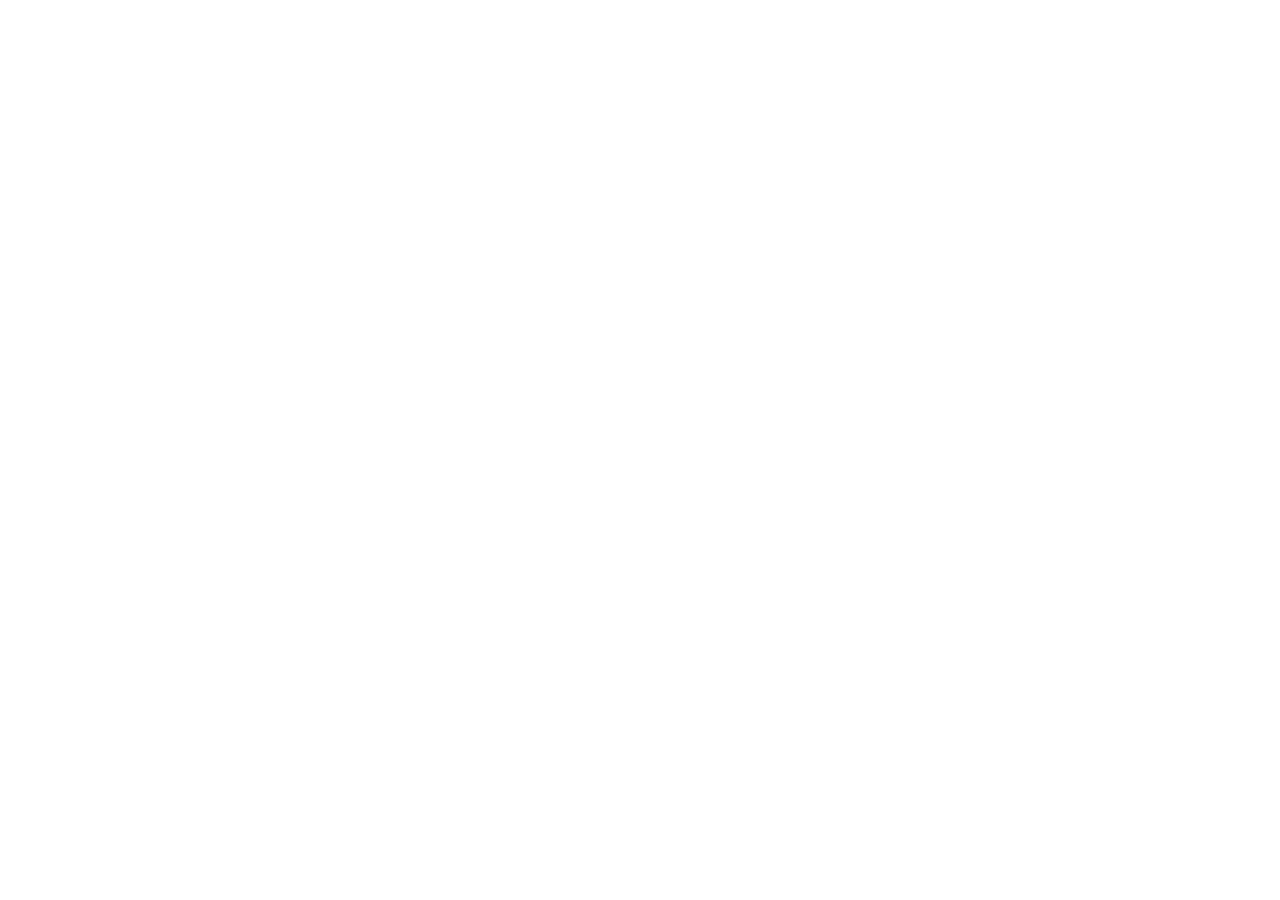
==== cloud.html @ 8c5244a5 "Publish Kayu website" ====
<!doctype html>
<html lang="zh-CN">
  <head>
    <meta charset="UTF-8" />
    <meta name="viewport" content="width=device-width, initial-scale=1.0" />
    <meta name="theme-color" content="#ffffff" />
    <link rel="icon" type="image/png" href="/assets/kaiyun-logo-aYBAQoxv.png" />
    <title>楷云·个人认知系统</title>
    <script type="module" crossorigin src="/assets/cloud-CgPL5yjM.js"></script>
    <link rel="modulepreload" crossorigin href="/assets/globals-DfOKgxDl.js">
    <link rel="modulepreload" crossorigin href="/assets/SkillCenterPage-g6AKKoud.js">
    <link rel="stylesheet" crossorigin href="/assets/globals-BIHWUQiD.css">
    <link rel="stylesheet" crossorigin href="/assets/SkillCenterPage-BXe6NwIH.css">
    <link rel="stylesheet" crossorigin href="/assets/cloud-4NrMlM0m.css">
  </head>
  <body>
    <div id="root"></div>
  </body>
</html>
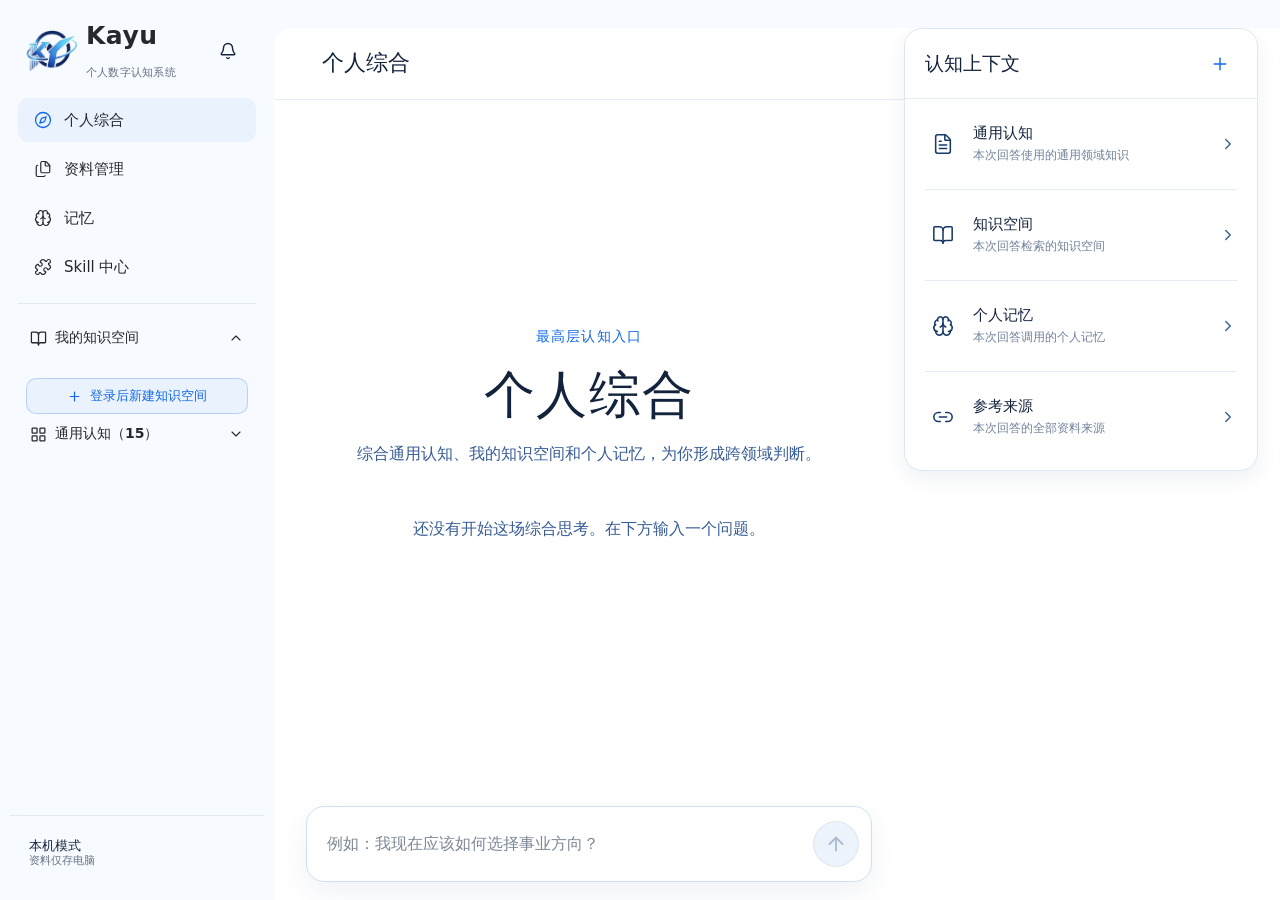
==== commit c2b70704: "deploy: publish Kayu desktop v0.3.1 web assets" ====
--- a/cloud.html
+++ b/cloud.html
@@ -6,7 +6,7 @@
     <meta name="theme-color" content="#ffffff" />
     <link rel="icon" type="image/png" href="/assets/kaiyun-logo-aYBAQoxv.png" />
     <title>楷云·个人认知系统</title>
-    <script type="module" crossorigin src="/assets/cloud-CgPL5yjM.js"></script>
+    <script type="module" crossorigin src="/assets/cloud-C2PI6XIN.js"></script>
     <link rel="modulepreload" crossorigin href="/assets/globals-DfOKgxDl.js">
     <link rel="modulepreload" crossorigin href="/assets/SkillCenterPage-g6AKKoud.js">
     <link rel="stylesheet" crossorigin href="/assets/globals-BIHWUQiD.css">
--- a/assets/globals-BIHWUQiD.css
+++ b/assets/globals-BIHWUQiD.css
@@ -0,0 +1 @@
+:root{--color-background:#fff;--color-surface:#fff;--color-surface-muted:#f6f7f9;--color-text:#25282d;--color-muted:#667085;--color-border:#dce3ec;--color-accent:#1268e8;--color-primary:#1268e8;--color-primary-soft:#eef4fd;--color-primary-pressed:#e3edfc;--color-knowledge:#278c7a;--color-knowledge-soft:#edf7f4;--color-knowledge-pressed:#deefe9;--color-intelligence:#7057d9;--color-intelligence-soft:#f2effb;--color-intelligence-pressed:#e8e1f8;--color-selected:#eef0f2;--color-danger:#b5443d;--font-ui:"Inter", "PingFang SC", "Microsoft YaHei", "Noto Sans SC", system-ui, sans-serif;--font-reading:"PingFang SC", "Microsoft YaHei", "Noto Sans SC", system-ui, sans-serif;--space-1:4px;--space-2:8px;--space-3:12px;--space-4:16px;--space-5:24px;--space-6:32px;--space-7:48px;--space-8:64px;--radius-sm:6px;--radius-md:10px;--content-max-width:1180px;font-family:var(--font-ui);color:var(--color-text);background:var(--color-background);font-synthesis:none;text-rendering:optimizelegibility}*{box-sizing:border-box}html,body,#root{max-width:100%;overflow-x:hidden}.sr-only{white-space:nowrap;clip:rect(0, 0, 0, 0);border:0;width:1px;height:1px;margin:-1px;padding:0;position:absolute;overflow:hidden}body{background:var(--color-background);min-width:320px;min-height:100vh;margin:0}button,input,textarea{font:inherit}.app-shell{background:var(--color-background);flex-direction:column;height:100dvh;min-height:0;display:flex;overflow:hidden}.app-shell .brand-header{flex:none}.app-shell__body{flex:1;min-height:0;display:flex}.app-shell--conversation .app-shell__body,.app-shell--workspace .app-shell__body{background:#f7fafe}.app-sidebar{overscroll-behavior:contain;scrollbar-width:none;-ms-overflow-style:none;min-height:0;overflow-y:auto}.brand-header{height:96px;padding:0 var(--space-6);border-bottom:1px solid var(--color-border);background:var(--color-surface);justify-content:space-between;align-items:center;display:flex}.brand-header__identity,.brand-header__profile,.app-sidebar__item{align-items:center;display:inline-flex}.brand-header__identity{gap:var(--space-3)}.brand-header__logo{object-fit:contain;width:56px;height:48px;display:block}.brand-header__name{letter-spacing:.02em;font-size:28px;font-weight:750}.brand-header__subtitle{margin-left:var(--space-2);color:var(--color-muted);letter-spacing:.04em;font-size:14px}.brand-header__profile{width:38px;height:38px;color:var(--color-text);border:1px solid var(--color-border);cursor:pointer;background:0 0;border-radius:50%;justify-content:center}.brand-header__mobile-menu,.app-shell__backdrop,.app-sidebar__mobile-header{display:none}.brand-header__actions{border:1px solid var(--color-border);background:#ffffffd1;border-radius:16px;align-items:center;gap:6px;padding:4px;display:flex}.brand-header__actions button{font:inherit;cursor:pointer}.brand-header__actions .brand-header__nav-button{--nav-tone:var(--color-primary);--nav-tone-soft:var(--color-primary-soft);width:38px;height:38px;color:var(--color-text);background:0 0;border:1px solid #0000;border-radius:12px;place-items:center;padding:0;transition:color .16s,background .16s,border-color .16s,transform .16s;display:inline-grid;position:relative}.brand-header__actions .brand-header__nav-button:hover,.brand-header__actions .brand-header__nav-button:focus-visible,.brand-header__actions .brand-header__nav-button[aria-current=page]{color:var(--nav-tone);background:var(--nav-tone-soft);border-color:var(--color-border)}.brand-header__nav-button--knowledge{--nav-tone:var(--color-knowledge);--nav-tone-soft:var(--color-knowledge-soft)}.brand-header__nav-button--intelligence{--nav-tone:var(--color-intelligence);--nav-tone-soft:var(--color-intelligence-soft)}.brand-header__actions .brand-header__nav-button:hover{transform:translateY(-1px)}.brand-header__nav-button:after{z-index:20;color:#fff;white-space:nowrap;pointer-events:none;content:attr(data-tooltip);opacity:0;background:#20252c;border-radius:7px;padding:5px 8px;font-size:11px;font-weight:600;line-height:1;transition:opacity .14s,transform .14s;position:absolute;top:calc(100% + 9px);left:50%;transform:translate(-50%,-3px)}.brand-header__nav-button:hover:after,.brand-header__nav-button:focus-visible:after{opacity:1;transform:translate(-50%)}.brand-header__actions .brand-header__account{min-width:142px;min-height:44px;color:var(--color-text);text-align:left;background:var(--color-surface);border:1px solid var(--color-border);border-radius:13px;align-items:center;gap:8px;padding:5px 13px;transition:border-color .16s,box-shadow .16s,transform .16s;display:inline-flex;box-shadow:0 3px 10px #1e37540f}.brand-header__actions .brand-header__account:hover,.brand-header__actions .brand-header__account:focus-visible{border-color:#9ebfe9;transform:translateY(-1px);box-shadow:0 5px 15px #1e5ba421}.brand-header__actions .brand-header__account[data-account-state=guest]{color:#fff;background:var(--color-accent);border-color:var(--color-accent)}.brand-header__account-wrap{position:relative}.announcement-popover-wrap{display:inline-grid;position:relative}.announcement-popover{z-index:70;color:#14233c;background:#fffffffa;border:1px solid #dce7f3;border-radius:16px;width:min(300px,100vw - 28px);padding:16px;animation:.15s ease-out account-menu-enter;position:absolute;top:calc(100% + 10px);right:0;box-shadow:0 18px 48px #18365b24}.announcement-popover-wrap--sidebar .announcement-popover{width:auto;top:calc(100% + 8px);left:16px;right:16px}.announcement-popover__heading{justify-content:space-between;align-items:flex-start;gap:14px;display:flex}.announcement-popover__heading>div{gap:4px;display:grid}.announcement-popover__heading span:first-child{color:#1268e8;letter-spacing:.08em;font-size:11px;font-weight:750}.announcement-popover__heading h2{margin:0;font-size:18px;line-height:1.25}.announcement-popover__status{color:#55708f;white-space:nowrap;background:#edf4fe;border-radius:999px;flex:none;padding:5px 8px;font-size:11px}.announcement-popover p{color:#60738d;border-top:1px solid #e3ebf5;margin:14px 0 0;padding-top:14px;font-size:13px;line-height:1.65}.brand-header__account-menu{z-index:60;width:min(292px,100vw - 32px);color:var(--color-text);background:#fffffffa;border:1px solid #dce7f3;border-radius:16px;padding:16px;animation:.15s ease-out account-menu-enter;position:absolute;top:calc(100% + 12px);right:0;box-shadow:0 18px 48px #18365b29}.brand-header__account-menu:before{content:"";background:linear-gradient(90deg,#166ee8,#69b8ff);border-radius:999px;height:2px;position:absolute;top:0;left:18px;right:18px}.brand-header__account-menu-identity{align-items:center;gap:12px;padding:2px 2px 14px;display:flex}.brand-header__account-menu-avatar{width:40px;height:40px;color:var(--color-accent);background:var(--color-selected);border-radius:12px;flex:0 0 40px;place-items:center;display:inline-grid}.brand-header__account-menu-identity>div{gap:4px;min-width:0;display:grid}.brand-header__account-menu-identity strong,.brand-header__account-menu-identity span{text-overflow:ellipsis;white-space:nowrap;overflow:hidden}.brand-header__account-menu-identity strong{font-size:15px}.brand-header__account-menu-identity span{color:var(--color-muted);letter-spacing:.03em;font-family:ui-monospace,SFMono-Regular,Consolas,monospace;font-size:12px}.brand-header__account-menu-membership{border-top:1px solid var(--color-border);border-bottom:1px solid var(--color-border);justify-content:space-between;align-items:center;gap:16px;padding:12px 2px;display:flex}.brand-header__account-menu-membership span{color:var(--color-muted);font-size:13px}.brand-header__account-menu-membership strong{color:var(--color-accent);font-size:13px}.brand-header__account-menu-usage{min-height:42px;color:var(--color-text);background:#f4f7fb;border-radius:10px;grid-template-columns:auto 1fr auto;align-items:center;gap:10px;margin-top:8px;padding:0 10px;display:grid}.brand-header__account-menu-usage strong{color:var(--color-muted);font-size:13px;font-weight:500}.brand-header__actions .brand-header__account-menu-action{width:100%;min-height:42px;color:var(--color-text);text-align:left;background:0 0;border:0;border-radius:10px;grid-template-columns:auto 1fr auto;align-items:center;gap:10px;margin-top:8px;padding:0 10px;display:grid}.brand-header__actions .brand-header__account-menu-action:hover,.brand-header__actions .brand-header__account-menu-action:focus-visible{color:var(--color-accent);background:var(--color-selected)}@keyframes account-menu-enter{0%{opacity:0;transform:translateY(-5px)scale(.985)}to{opacity:1;transform:translateY(0)scale(1)}}@media (prefers-reduced-motion:reduce){.brand-header__account-menu{animation:none}}.brand-header__account-copy{gap:2px;min-width:0;display:grid}.brand-header__account-primary,.brand-header__account-secondary{text-overflow:ellipsis;white-space:nowrap;overflow:hidden}.brand-header__account-primary{font-size:13px;font-weight:700;line-height:1.1}.brand-header__account-secondary{color:var(--color-muted);font-size:11px;line-height:1.1}.brand-header__account[data-account-state=guest] .brand-header__account-secondary{color:#ffffffc7}.app-sidebar{padding:var(--space-6) var(--space-4) var(--space-5);border-right:1px solid var(--color-border);background:#fffdf875;flex-direction:column;flex:0 0 286px;justify-content:flex-start;display:flex}.app-sidebar__primary{gap:var(--space-2);display:grid}.app-sidebar__secondary{margin-top:var(--space-5);padding-top:var(--space-4);border-top:1px solid var(--color-border)}.app-sidebar__item{--nav-tone:var(--color-primary);--nav-tone-soft:var(--color-primary-soft);--nav-tone-pressed:var(--color-primary-pressed);gap:var(--space-3);width:100%;min-height:44px;padding:0 var(--space-4);color:var(--color-text);text-align:left;border-radius:var(--radius-md);cursor:pointer;background:0 0;border:0;font-size:15px;transition:color .16s,background-color .16s,transform .16s}.app-sidebar__item:focus-visible:not(:disabled){background:var(--nav-tone-soft);outline:none}.app-sidebar__item--memory{--nav-tone:var(--color-knowledge);--nav-tone-soft:var(--color-knowledge-soft);--nav-tone-pressed:var(--color-knowledge-pressed)}.app-sidebar__item--skills{--nav-tone:var(--color-intelligence);--nav-tone-soft:var(--color-intelligence-soft);--nav-tone-pressed:var(--color-intelligence-pressed)}.app-sidebar__item--personal{font-weight:600}.app-sidebar__item--selected{color:var(--color-text);background:var(--nav-tone-soft)}@media (hover:hover) and (pointer:fine){.app-sidebar__item:hover:not(:disabled){background:var(--nav-tone-soft);transform:translateY(-1px)}.app-sidebar__item:hover:not(:disabled) svg{color:var(--nav-tone)}}.app-sidebar__item:active:not(:disabled){background:var(--nav-tone-pressed);transform:translateY(1px)}.app-sidebar__item:focus-visible:not(:disabled) svg,.app-sidebar__item:active:not(:disabled) svg{color:var(--nav-tone)}@media (prefers-reduced-motion:reduce){.app-sidebar__item{transition:none}.app-sidebar__item:hover:not(:disabled),.app-sidebar__item:active:not(:disabled){transform:none}}.app-sidebar__item--selected svg{color:var(--nav-tone)}.app-sidebar__item:focus-visible,.brand-header__profile:focus-visible{box-shadow:0 0 0 3px color-mix(in srgb, var(--nav-tone,var(--color-primary)) 20%, transparent)}.app-sidebar__note{justify-items:center;gap:var(--space-3);padding:var(--space-4) var(--space-2);color:var(--color-muted);text-align:center;display:grid}.category-navigation__toggle,.category-item{width:100%;color:var(--color-text);cursor:pointer;background:0 0;border:0;align-items:center;display:flex}.category-navigation__toggle{gap:var(--space-2);min-height:40px;padding:0 var(--space-3);color:var(--color-text);text-align:left;font-size:14px;font-weight:600}.category-navigation__toggle:focus-visible,.category-item:focus-visible{box-shadow:0 0 0 3px color-mix(in srgb, var(--color-knowledge) 22%, transparent);outline:none}.category-navigation__toggle:hover{color:var(--color-knowledge);background:var(--color-knowledge-soft);border-radius:var(--radius-sm)}.category-navigation__chevron{margin-left:auto;transition:transform .16s}.category-navigation__chevron--open{transform:rotate(180deg)}.category-navigation__items{margin-top:var(--space-2);gap:2px;display:grid}.knowledge-space-navigation__row{grid-template-columns:minmax(0,1fr) 44px;align-items:center;gap:2px;display:grid}.knowledge-space-navigation__archive{white-space:nowrap;width:44px;height:30px;color:var(--color-muted);border-radius:var(--radius-sm);cursor:pointer;background:0 0;border:0;place-items:center;padding:0;font-size:12px;display:grid}.knowledge-space-navigation__archive:hover{color:var(--color-text);background:var(--color-selected)}.knowledge-space-navigation__archive:focus-visible{outline:0;box-shadow:0 0 0 3px #1268e82e}.knowledge-space-navigation__archive:disabled,.knowledge-space-navigation__row .category-item:disabled{cursor:wait;opacity:.58}@media (hover:hover) and (pointer:fine){.knowledge-space-navigation__archive{opacity:0;pointer-events:none}.knowledge-space-navigation__row:hover .knowledge-space-navigation__archive,.knowledge-space-navigation__row:focus-within .knowledge-space-navigation__archive{opacity:1;pointer-events:auto}.knowledge-space-navigation__row:hover .knowledge-space-navigation__archive:disabled,.knowledge-space-navigation__row:focus-within .knowledge-space-navigation__archive:disabled{opacity:.58}}@media (any-pointer:coarse){.knowledge-space-navigation__archive{opacity:1;pointer-events:auto;min-height:44px}}.knowledge-space-navigation__create{width:calc(100% - var(--space-4));justify-content:center;align-items:center;gap:var(--space-2);min-height:36px;margin:var(--space-3) var(--space-2) 0;padding:0 var(--space-3);color:var(--color-primary);border-radius:var(--radius-md);background:#1268e80d;border:1px solid #1268e83d;font-size:13px;font-weight:600;display:flex}.knowledge-space-navigation__create:hover{background:#1268e81a}.knowledge-space-navigation__create:focus-visible,.knowledge-space-navigation__form input:focus-visible,.knowledge-space-navigation__form button:focus-visible{outline:0;box-shadow:0 0 0 3px #1268e82e}.knowledge-space-navigation__form{gap:var(--space-3);margin:var(--space-3) var(--space-2) 0;padding:var(--space-3);border-radius:var(--radius-md);background:#f7faff;border:1px solid #1268e829;display:grid}.knowledge-space-navigation__form label{gap:var(--space-2);color:var(--color-text);font-size:12px;font-weight:600;display:grid}.knowledge-space-navigation__form input,.knowledge-space-navigation__form button{min-width:0;min-height:36px;padding:0 var(--space-3);border-radius:var(--radius-sm)}.knowledge-space-navigation__form input{background:var(--color-surface);border:1px solid var(--color-border);width:100%}.knowledge-space-navigation__form button{color:var(--color-surface);background:var(--color-primary);font-size:12px;font-weight:600}.knowledge-space-navigation__form button:disabled{color:#708096;background:#dfe6ef}.category-item{gap:var(--space-3);min-height:34px;padding:0 var(--space-3) 0 var(--space-5);color:var(--color-text);text-align:left;border-radius:var(--radius-sm);font-size:13px}.knowledge-space-navigation__row .category-item{min-width:0}.knowledge-space-navigation__row .category-item>span:last-child{text-overflow:ellipsis;white-space:nowrap;overflow:hidden}.category-item:hover{color:var(--color-text);background:var(--color-knowledge-soft)}.category-item--selected{color:var(--color-text);background:var(--color-knowledge-soft);box-shadow:inset 2px 0 var(--color-knowledge)}.category-item__dot{border:1px solid #c6cdd7;border-radius:50%;flex:0 0 5px;width:5px;height:5px}.category-item--selected .category-item__dot{background:var(--color-knowledge);border-color:var(--color-knowledge)}.conversation-history__item{border-radius:var(--radius-sm);grid-template-columns:minmax(0,1fr) 34px;min-height:34px;display:grid;position:relative}.conversation-history__item:hover{background:#2f5d5012}.conversation-history__item--selected{color:var(--color-surface);background:var(--color-text)}.conversation-history__restore,.conversation-history__menu-button{color:inherit;cursor:pointer;background:0 0;border:0}.conversation-history__restore{align-items:center;gap:var(--space-3);min-width:0;padding:0 0 0 var(--space-5);text-align:left;font-size:13px;display:flex}.conversation-history__restore span:last-child{text-overflow:ellipsis;white-space:nowrap;overflow:hidden}.conversation-history__actions{place-items:center;display:grid;position:relative}.conversation-history__menu-button{border-radius:var(--radius-sm);place-items:center;width:28px;height:28px;display:grid}.conversation-history__menu-button:hover{background:#808ea02e}.conversation-history__restore:focus-visible,.conversation-history__menu-button:focus-visible,.conversation-history__menu button:focus-visible{outline:none;box-shadow:0 0 0 3px #1268e833}.conversation-history__item--selected .category-item__dot{background:var(--color-primary);border-color:var(--color-primary)}.conversation-history__menu{z-index:5;background:var(--color-surface);border:1px solid var(--color-border);border-radius:var(--radius-sm);min-width:72px;padding:4px;position:absolute;top:30px;right:2px;box-shadow:0 8px 24px #19233024}.conversation-history__menu button{width:100%;min-height:32px;padding:0 var(--space-3);color:#b42318;text-align:left;border-radius:var(--radius-sm);cursor:pointer;background:0 0;border:0}.conversation-history__menu button:hover{background:#fff1f0}.app-sidebar__note p{font-family:var(--font-reading);margin:0;font-size:13px;line-height:1.9}.app-shell__main{flex:1;min-width:0;min-height:0}.app-shell__main--document{overscroll-behavior:contain;scrollbar-width:none;-ms-overflow-style:none;overflow:hidden auto}.app-shell__main--conversation{background:var(--color-surface);min-width:0;min-height:0;box-shadow:none;border:0;border-radius:18px 0 0;margin:28px 0 0;overflow:hidden}.app-shell__main--workspace{overscroll-behavior:contain;background:var(--color-surface);min-width:0;min-height:0;box-shadow:none;scrollbar-width:none;-ms-overflow-style:none;border:0;border-radius:18px 0 0;margin:28px 0 0;overflow:hidden auto}.welcome-panel{min-height:calc(100vh - 76px);padding:var(--space-8);text-align:center;place-content:center;display:grid}.welcome-panel__ornament{margin-bottom:var(--space-6);color:var(--color-accent);letter-spacing:.5em}.welcome-panel h1{max-width:760px;font-family:var(--font-reading);margin:0;font-size:clamp(30px,4vw,48px);font-weight:600;line-height:1.45}.welcome-panel p{margin:var(--space-5) 0 0;color:var(--color-muted);font-size:16px;line-height:1.8}.chat-workspace{width:min(100%,980px);min-height:calc(100vh - 96px);margin:0 auto;padding:clamp(36px,7vw,88px) clamp(20px,6vw,80px) 64px}.chat-workspace.chat-workspace--scrolling{text-align:left;grid-template-rows:minmax(0,1fr) auto;align-content:stretch;justify-items:stretch;width:min(100%,980px);min-width:0;max-width:980px;height:100%;min-height:0;padding:0 clamp(20px,6vw,80px);display:grid;position:relative;overflow:hidden}.chat-workspace__scroll-region{overscroll-behavior:contain;scrollbar-width:none;-ms-overflow-style:none;scrollbar-gutter:auto;min-width:0;min-height:0;overflow:hidden auto}.app-sidebar::-webkit-scrollbar{width:0;height:0}.app-shell__main--document::-webkit-scrollbar{width:0;height:0}.app-shell__main--workspace::-webkit-scrollbar{width:0;height:0}.chat-workspace__scroll-region::-webkit-scrollbar{width:0;height:0}.chat-workspace__scroll-region:focus-visible{outline-offset:-2px;outline:2px solid #1268e859}.chat-workspace__scroll-content{width:100%;min-width:0;padding:clamp(36px, 7vw, 88px) 0 var(--space-8)}.chat-workspace--scrolling.cloud-chat-workspace--empty .chat-workspace__scroll-region{display:grid}.chat-workspace--scrolling.cloud-chat-workspace--empty .chat-workspace__scroll-content{padding-top:var(--space-8);padding-bottom:var(--space-8);text-align:center;align-self:center}.chat-workspace__composer{z-index:2;min-width:0;padding:var(--space-4) 0 max(var(--space-4), env(safe-area-inset-bottom));background:linear-gradient(180deg, #fffdf800 0%, var(--color-background) 24%);display:grid;position:relative}.chat-workspace__return-bottom{z-index:3;bottom:calc(104px + env(safe-area-inset-bottom));min-height:36px;padding:0 var(--space-4);color:var(--color-primary);background:var(--color-surface);cursor:pointer;border:1px solid #bfd2ee;border-radius:999px;align-items:center;gap:6px;font-size:13px;font-weight:600;display:inline-flex;position:absolute;left:50%;transform:translate(-50%);box-shadow:0 10px 28px #21529429}.chat-workspace__return-bottom:hover{background:#f1f6fd}.chat-workspace__return-bottom:focus-visible{outline:2px solid var(--color-primary);outline-offset:2px}.chat-workspace__intro{max-width:720px;margin-bottom:var(--space-8)}.personal-workspace__intro{border:0}.personal-workspace--empty{text-align:center;grid-template-columns:minmax(0,1fr);align-content:center;justify-items:center;width:100%;max-width:none;padding-top:clamp(48px,7vh,80px);padding-bottom:clamp(48px,7vh,80px);display:grid}.personal-workspace--empty .personal-workspace__intro{margin:0 auto clamp(56px,8vh,88px);width:min(100%,760px);margin-inline:auto}.personal-workspace--empty .chat-workspace__eyebrow{color:var(--color-primary);letter-spacing:.08em;font-size:14px;font-weight:600}.personal-workspace--empty .chat-workspace__intro h1{margin:var(--space-5) 0 var(--space-4);color:var(--color-text);letter-spacing:.04em;font-size:clamp(42px,5vw,58px);font-weight:600;line-height:1.2}.personal-workspace--empty .chat-workspace__intro p,.personal-workspace--empty .chat-workspace__empty{color:#385c95;font-size:16px}.personal-workspace--empty .chat-workspace__empty{width:100%;margin-bottom:var(--space-5);border:0;padding:0}.personal-workspace--empty .chat-workspace__empty p{color:inherit}.cloud-chat-workspace--empty{text-align:center;grid-template-columns:minmax(0,1fr);align-content:center;justify-items:center;width:100%;max-width:none;padding-top:clamp(48px,7vh,80px);padding-bottom:clamp(48px,7vh,80px);display:grid}.cloud-chat-workspace--empty .cloud-chat-workspace__intro{width:min(100%,760px);margin:0 auto clamp(56px,8vh,88px);margin-inline:auto}.cloud-chat-workspace--empty .chat-workspace__eyebrow{color:var(--color-primary);letter-spacing:.08em;font-size:14px;font-weight:600}.cloud-chat-workspace--empty .chat-workspace__intro h1{margin:var(--space-5) 0 var(--space-4);color:var(--color-text);letter-spacing:.04em;font-size:clamp(42px,5vw,58px);font-weight:600;line-height:1.2}.cloud-chat-workspace--empty .chat-workspace__intro p,.cloud-chat-workspace--empty .chat-workspace__empty{color:#385c95;font-size:16px}.cloud-chat-workspace--empty .chat-workspace__empty{width:100%;margin-bottom:var(--space-5);border:0;padding:0}.cloud-chat-workspace--empty .chat-workspace__empty p{color:inherit}.answer-sections--personal .answer-section--highlight{border-top-color:var(--color-primary)}.chat-workspace__eyebrow{color:var(--color-accent);letter-spacing:.14em;font-size:12px}.chat-workspace__intro h1,.chat-workspace__intro-title{margin:var(--space-3) 0 var(--space-4);font-family:var(--font-reading);font-size:clamp(32px,5vw,52px);font-weight:600}.chat-workspace__intro p,.chat-workspace__empty p,.chat-workspace__error{color:var(--color-muted);margin:0;line-height:1.8}.knowledge-space-toolbar{margin-top:var(--space-4);align-items:center;display:flex}.cloud-chat-workspace--empty .knowledge-space-toolbar{justify-content:center}.knowledge-space-toolbar__rename,.knowledge-space-toolbar__form button{min-height:36px;padding:0 var(--space-4);color:var(--color-primary);background:var(--color-surface);cursor:pointer;border:1px solid #bfd2ee;border-radius:999px}.knowledge-space-toolbar__rename:hover,.knowledge-space-toolbar__form button:hover{background:#f1f6fd}.knowledge-space-toolbar__form{align-items:end;gap:var(--space-3);text-align:left;display:flex}.knowledge-space-toolbar__form label{color:var(--color-muted);gap:6px;font-size:13px;display:grid}.knowledge-space-toolbar__form input{min-height:38px;padding:0 var(--space-3);color:var(--color-text);background:var(--color-surface);border:1px solid var(--color-border);border-radius:var(--radius-sm)}.knowledge-space-toolbar__form input:focus-visible,.knowledge-space-toolbar__rename:focus-visible,.knowledge-space-toolbar__form button:focus-visible{outline:2px solid var(--color-primary);outline-offset:2px}.knowledge-space-toolbar__form button:disabled{cursor:not-allowed;opacity:.5}.memory-page{width:min(100%,1200px);margin:0 auto;padding:52px 58px 72px}.memory-page__header{margin-bottom:62px}.memory-page__header h1{margin:0 0 var(--space-3);color:var(--color-text);letter-spacing:.02em;font-size:44px;font-weight:600}.memory-page__header p,.memory-confirm p,.memory-item p,.memory-list__empty{color:var(--color-muted);line-height:1.8}.memory-page__header p{margin:0;font-size:16px}.memory-page__view-switch{margin-top:var(--space-5);border:1px solid var(--color-border);background:#f0f3f8;border-radius:10px;gap:2px;padding:4px;display:inline-flex}.memory-page__view-switch button{min-width:76px;min-height:36px;padding:0 var(--space-4);color:var(--color-muted);cursor:pointer;font:inherit;background:0 0;border:0;border-radius:7px}.memory-page__view-switch button[aria-pressed=true]{color:#0d47c6;background:#fff;font-weight:600;box-shadow:0 1px 3px #0f172a1a}.memory-page__view-switch button:focus-visible,.memory-graph__toolbar select:focus-visible,.memory-graph__toolbar button:focus-visible,.memory-graph__detail button:focus-visible{outline:2px solid var(--color-primary);outline-offset:2px}.memory-pending{margin-bottom:60px}.memory-pending>h2{margin:0 0 var(--space-5);font-size:24px;font-weight:600}.memory-confirm{justify-content:space-between;align-items:center;gap:var(--space-6);min-height:96px;padding:var(--space-5) var(--space-6);background:var(--color-surface);border:1px solid #cbd5e5;border-radius:9px;display:flex}.memory-confirm p,.memory-item p{margin:0}.memory-confirm p{color:var(--color-text);font-size:16px}.memory-confirm__actions{gap:var(--space-2);flex:none;display:flex}.memory-confirm button,.memory-item__delete{min-height:46px;padding:0 var(--space-5);color:#fff;background:var(--color-primary);border:1px solid var(--color-primary);cursor:pointer;border-radius:8px}@media (width<=760px){.memory-page{padding:36px 28px 56px}.memory-page__header{margin-bottom:44px}.memory-confirm{flex-direction:column;align-items:flex-start}}.settings-page{width:min(100%,820px);margin:0 auto;padding:clamp(36px,7vw,80px) clamp(20px,6vw,72px) 64px}.settings-page--overview{width:min(100%,1160px);padding:52px 68px 72px}.settings-page__header{margin-bottom:var(--space-7)}.settings-page__header h1{margin:0 0 var(--space-3);letter-spacing:.02em;font-size:44px;font-weight:600}.settings-page__header p{color:var(--color-muted);margin:0;line-height:1.7}.materials-page{width:min(100%,1200px);padding:52px 68px 72px}.materials-page__header{margin-bottom:var(--space-7)}.materials-page__header h1{margin:0 0 var(--space-3);color:var(--color-text);letter-spacing:.02em;font-size:44px;font-weight:600}.materials-page__header p{color:var(--color-muted);margin:0}.materials-page__import-button{align-items:center;gap:var(--space-2);min-height:46px;margin-top:var(--space-6);padding:0 var(--space-5);color:#fff;background:var(--color-primary);border:1px solid var(--color-primary);cursor:pointer;border-radius:8px;font-size:15px;display:inline-flex}.cloud-consent-summary{align-items:center;gap:var(--space-4);min-height:62px;margin-bottom:var(--space-6);padding:0 var(--space-5);color:var(--color-text);border:1px solid #cbd8ed;border-radius:9px;display:flex}.cloud-consent-summary>svg{width:22px;height:22px}.cloud-consent-summary__body{align-items:center;gap:var(--space-7);min-width:0;display:flex}.cloud-consent-summary h2,.cloud-consent-summary span{margin:0;font-size:15px}.cloud-consent-summary h2 a{color:var(--color-text)}.cloud-consent-summary span{color:var(--color-primary)}.cloud-consent-summary button{color:var(--color-text);border:1px solid var(--color-border);cursor:pointer;background:0 0;border-radius:6px;padding:6px 10px}.materials-page__tabs{gap:var(--space-7);margin:0 0 var(--space-4);border-bottom:1px solid var(--color-border);display:flex}.materials-page__tabs button{min-height:50px;color:var(--color-muted);cursor:pointer;background:0 0;border:0;padding:0 4px;font-size:15px;position:relative}.materials-page__tabs button[aria-selected=true]{color:var(--color-primary);font-weight:600}.materials-page__tabs button[aria-selected=true]:after{content:"";background:var(--color-primary);height:2px;position:absolute;bottom:-1px;left:0;right:0}.materials-list{display:grid}.materials-list__item{align-items:center;gap:var(--space-4);border-bottom:1px solid var(--color-border);grid-template-columns:56px minmax(0,1fr) auto 86px;min-height:104px;display:grid}.materials-list__icon{width:48px;height:48px;color:var(--color-text);border:1px solid #d5deed;border-radius:9px;place-items:center;display:grid}.materials-list__icon svg{stroke-width:1.7px;width:26px;height:26px}.materials-list__body h2,.materials-list__body p{margin:0}.materials-list__body h2{margin-bottom:var(--space-2);font-size:19px;font-weight:600}.materials-list__body h2 a{color:var(--color-text)}.materials-list__body p,.materials-list__item time{color:var(--color-muted);font-size:13px}.materials-list__item time{font-variant-numeric:tabular-nums;white-space:nowrap}.materials-list__status{min-width:72px;color:var(--color-primary);text-align:center;background:#edf4ff;border-radius:8px;padding:8px 10px;font-size:13px}@media (width<=900px){.materials-page{padding:36px 28px 56px}.materials-list__item{grid-template-columns:52px minmax(0,1fr) auto}.materials-list__item time{display:none}}@media (width<=620px){.materials-page__header h1{font-size:36px}.cloud-consent-summary__body{flex-direction:column;align-items:flex-start;gap:2px}.materials-page__tabs{gap:var(--space-4);overflow-x:auto}.materials-list__item{gap:var(--space-3);padding:var(--space-4) 0;grid-template-columns:44px minmax(0,1fr)}.materials-list__icon{width:40px;height:40px}.materials-list__status{grid-column:2;justify-self:start}}.cloud-consent__document,.cloud-consent__providers,.cloud-consent__decision,.cloud-consent__action-error,.cloud-consent__dialog{padding:var(--space-5) 0;border-top:1px solid var(--color-border)}.cloud-consent__document h2,.cloud-consent__providers h2,.cloud-consent__decision h2,.cloud-consent__dialog h2,.cloud-consent__provider h3{font-family:var(--font-reading)}.cloud-consent__document p,.cloud-consent__providers p,.cloud-consent__decision p,.cloud-consent__decision li,.cloud-consent__action-error p,.cloud-consent__provider p{color:var(--color-muted);line-height:1.8}.cloud-consent__provider{padding:var(--space-4) 0}.cloud-consent__actions{gap:var(--space-3);flex-wrap:wrap;display:flex}.cloud-consent__actions button,.cloud-consent__decision>button{padding:var(--space-2) var(--space-4);color:var(--color-surface);background:var(--color-text);border:1px solid var(--color-text);border-radius:var(--radius-sm);cursor:pointer}.cloud-consent__actions .button-secondary,.cloud-consent__decision>.button-secondary{color:var(--color-text);border-color:var(--color-border);background:0 0}.cloud-consent__actions button:disabled,.cloud-consent__decision>button:disabled{cursor:not-allowed;opacity:.45}.cloud-consent__dialog{width:min(100%,520px);padding:var(--space-5);background:var(--color-surface);border:1px solid var(--color-accent);border-radius:var(--radius-md);margin:0}.cloud-consent__dialog-backdrop{z-index:10;padding:var(--space-5);background:#1a383052;place-items:center;display:grid;position:fixed;inset:0}.settings-status-list{display:grid}.settings-section{min-width:0;padding:var(--space-6) 0;border-top:1px solid var(--color-border)}.settings-section>h2,.settings-sync__header h2{margin:0 0 var(--space-4);font-size:22px;font-weight:600}.material-import,.material-import-gate{margin:var(--space-6) 0 var(--space-8);padding:var(--space-5) 0;border-top:2px solid var(--color-accent);border-bottom:1px solid var(--color-border)}.material-import__header h2,.material-import__header p,.material-import__success h3,.material-import__success p{margin:0}.material-import__header h2,.material-import fieldset legend,.material-import__success h3{font-family:var(--font-reading)}.material-import__header>span{color:var(--color-accent);letter-spacing:.12em;font-size:12px}.material-import__header h2{margin:var(--space-2) 0;font-size:24px}.material-import__header p,.material-import__success p{color:var(--color-muted);line-height:1.7}.material-import__grid{gap:var(--space-4);margin-top:var(--space-5);grid-template-columns:repeat(3,minmax(0,1fr));display:grid}.material-import fieldset{gap:var(--space-2);min-width:0;height:100%;padding:var(--space-4);border:1px solid var(--color-border);border-radius:var(--radius-md);margin:0;display:grid}.material-import label{margin-top:var(--space-2);font-size:13px}.material-import input,.material-import select{width:100%;min-width:0;color:var(--color-text);background:var(--color-surface);border:1px solid var(--color-border);border-radius:var(--radius-sm);padding:9px 10px}.material-import button{margin-top:var(--space-3);color:var(--color-surface);background:var(--color-text);border:1px solid var(--color-text);border-radius:var(--radius-sm);cursor:pointer;padding:9px 12px}.material-import button:disabled{cursor:not-allowed;opacity:.45}.material-import__success,.material-import__error{margin-top:var(--space-4);padding:var(--space-4);border:1px solid var(--color-accent);border-radius:var(--radius-sm)}.material-import__error{color:var(--color-danger);border-color:var(--color-danger)}.local-media-import{margin-bottom:var(--space-6);padding-bottom:var(--space-6);border-bottom:1px solid var(--color-border)}.local-media-import form{max-width:560px;margin-top:var(--space-5)}.local-media-job,.local-media-transcript{margin:var(--space-6) 0;padding:var(--space-5) 0;border-top:1px solid var(--color-border)}.local-media-job progress{width:min(100%,520px)}.local-media-job .settings-actions{gap:var(--space-3);flex-wrap:wrap;display:flex}.local-media-job button,.local-media-transcript button{border:1px solid var(--color-border);border-radius:var(--radius-sm);cursor:pointer;padding:8px 12px}.local-media-job .button-danger{color:var(--color-danger);background:var(--color-surface);border-color:var(--color-danger)}.local-media-transcript audio{width:min(100%,720px);margin:var(--space-4) 0;display:block}.local-media-transcript__segments{gap:var(--space-3);padding:0;list-style:none;display:grid}.local-media-transcript__segments li{align-items:start;gap:var(--space-3);grid-template-columns:auto auto minmax(0,1fr);line-height:1.7;display:grid}@media (width<=760px){.material-import__grid{grid-template-columns:1fr}}.settings-status-item{align-items:center;gap:var(--space-5);min-height:48px;padding:var(--space-2) 0;grid-template-columns:minmax(160px,1fr) minmax(120px,auto);display:grid}.settings-status-item h3,.settings-status-item p{margin:0}.settings-status-item h3{font-size:15px;font-weight:500}.settings-status-item p{color:var(--color-muted);font-size:14px}.settings-status-item--service{grid-template-columns:minmax(160px,1fr) minmax(180px,1.2fr) minmax(100px,auto)}.settings-status-value{color:#087a4f;justify-self:end;font-size:14px;font-weight:500}.status-badge{color:var(--color-text);border:1px solid var(--color-border);border-radius:999px;flex:none;padding:5px 10px;font-size:12px}.status-badge--ready{border-color:var(--color-text)}.status-badge--processing{border-color:var(--color-accent)}.status-badge--degraded{border-color:var(--color-danger)}.settings-sync{padding-bottom:0}.settings-sync__header{justify-content:space-between;align-items:flex-start;gap:var(--space-5);margin-bottom:var(--space-5);display:flex}.settings-sync__header>div{min-width:0}.settings-sync__header h2,.settings-sync__header p,.settings-sync__group h3,.settings-sync__group p{margin:0}.settings-sync__header h2{margin-bottom:var(--space-2)}.settings-sync__header p{color:var(--color-muted);overflow-wrap:anywhere;font-size:13px;line-height:1.7}.settings-sync__groups{margin-top:var(--space-6);grid-template-columns:repeat(3,minmax(0,1fr));display:grid}.settings-sync__group{min-width:0;padding:0 var(--space-6);border-left:1px solid var(--color-border)}.settings-sync__group:first-child{border-left:0;padding-left:0}.settings-sync__group h3{margin-bottom:var(--space-2);color:var(--color-muted);font-size:14px;font-weight:500}.settings-sync__group strong{margin-bottom:var(--space-1);font-variant-numeric:tabular-nums;font-size:30px;font-weight:500;display:block}.settings-sync__group p{color:var(--color-muted);font-size:13px}.memory-confirm .button-secondary,.memory-item__delete{color:var(--color-muted);border-color:var(--color-border);background:0 0}.memory-list{display:grid}.memory-list__heading{justify-content:flex-start;align-items:center;gap:var(--space-4);border-bottom:1px solid var(--color-border);min-height:52px;display:flex}.memory-list__heading h2{margin:0;font-size:24px;font-weight:600}.memory-list__heading span{color:var(--color-muted);font-size:14px}.memory-item{align-items:center;gap:var(--space-4);border-bottom:1px solid var(--color-border);grid-template-columns:minmax(0,1fr) auto;min-height:78px;padding:0 2px;display:grid}.memory-item__summary{align-items:center;gap:var(--space-4);min-width:0;padding:var(--space-3) 2px;color:inherit;text-align:left;cursor:pointer;background:0 0;border:0;border-radius:10px;grid-template-columns:minmax(180px,240px) minmax(0,1fr) auto;display:grid}.memory-item__summary:hover{background:#f7faff}.memory-item__summary:focus-visible{outline:2px solid var(--color-primary);outline-offset:2px}.memory-item__kind{color:var(--color-text);font-size:16px;font-weight:600}.memory-item__meta{gap:4px;display:grid}.memory-item__meta span{color:var(--color-muted);font-size:13px}.memory-item__content{min-width:0;color:var(--color-text);overflow-wrap:anywhere;-webkit-line-clamp:2;-webkit-box-orient:vertical;font-size:15px;line-height:1.7;display:-webkit-box;overflow:hidden}.memory-item__content[data-expanded=true]{display:block;overflow:visible}.memory-item__toggle{color:var(--color-primary);white-space:nowrap;font-size:13px}.memory-item__delete{width:auto;min-height:40px;padding:0 var(--space-4);color:#5d6470;place-items:center;display:grid}.memory-item__delete svg{stroke-width:1.7px;width:20px;height:20px}.memory-graph{min-width:0;overflow:hidden}.memory-graph__toolbar{border-bottom:1px solid #e2ebf7;justify-content:space-between;align-items:center;gap:20px;min-height:58px;margin-bottom:18px;padding-bottom:18px;display:flex}.memory-graph__toolbar-main,.memory-graph__toolbar-actions{align-items:center;gap:12px;min-width:0;display:flex}.memory-graph__filter{color:#1268e8;background:0 0;border:0;align-items:center;min-width:170px;height:44px;padding-left:4px;display:flex}.memory-graph__filter svg{stroke-width:1.8px;flex:none;width:20px;height:20px}.memory-graph__filter select{color:#112a52;width:100%;min-width:0;height:42px;font:inherit;background:0 0;border:0;outline:0;padding:0 10px;font-weight:650}.memory-graph__filter:focus-within{background:0 0}.memory-graph__filter select:focus-visible{text-underline-offset:5px;outline:none;-webkit-text-decoration:underline #9fb8d7;text-decoration:underline #9fb8d7}.memory-graph__summary{color:#244b83;white-space:nowrap;margin:0;font-size:14px}.memory-graph__live-status{color:#1268e8;white-space:nowrap;align-items:center;gap:6px;font-size:13px;display:inline-flex}.memory-graph__live-status>span{background:#1268e8;border-radius:50%;width:7px;height:7px;box-shadow:0 0 0 4px #1268e81a}.memory-graph__toolbar-actions button{color:#173d74;min-height:42px;font:inherit;cursor:pointer;background:#fff;border:1px solid #cfe0f5;border-radius:11px;justify-content:center;align-items:center;gap:7px;padding:0 14px;font-size:14px;display:inline-flex}.memory-graph__toolbar-actions button:hover{color:#0b5bd3;background:#f5f9ff;border-color:#9fc2f1}.memory-graph__toolbar-actions button svg{stroke-width:1.8px;width:18px;height:18px}.memory-graph__toolbar-actions .memory-graph__icon-button{width:42px;padding:0}.memory-graph__workspace{background:0 0;grid-template-columns:minmax(0,1fr) minmax(280px,31%);gap:18px;min-width:0;display:grid}.memory-graph__canvas-wrap{background:#f4f8fd;border:1px solid #dce8f6;border-radius:16px;min-width:0;min-height:520px;position:relative;overflow:hidden}.memory-graph__canvas{cursor:grab;touch-action:none;-webkit-user-select:none;user-select:none;background:#f4f8fd;width:100%;min-width:0;height:clamp(520px,100vh - 330px,680px);display:block;overflow:hidden}.memory-graph__canvas:active{cursor:grabbing}.memory-graph__edges line{stroke:#9fc4f2;stroke-opacity:.72;stroke-width:1.25px;transition:opacity .16s,stroke .16s,stroke-width .16s}.memory-graph__node{cursor:pointer;outline:none;transition:opacity .16s}.memory-graph__node-hit{fill:#0000;pointer-events:all;stroke:none}.memory-graph__node-dot{stroke:#fff;stroke-width:2px;transition:stroke .16s,stroke-width .16s,opacity .16s}.memory-graph__node--memory .memory-graph__node-dot{fill:var(--memory-node-color,#2563eb)}.memory-graph__node text{fill:#0f2b55;paint-order:stroke;pointer-events:auto;stroke:#f4f8fd;stroke-width:5px;stroke-linejoin:round;font-size:14px;font-weight:650}.memory-graph__node[aria-pressed=true] text{font-size:16px;font-weight:700}.memory-graph__node:hover .memory-graph__node-dot,.memory-graph__node:focus-visible .memory-graph__node-dot,.memory-graph__node[aria-pressed=true] .memory-graph__node-dot{stroke:#102a55;stroke-width:3px}.memory-graph__detail{background:#fff;border:1px solid #dce8f6;border-radius:16px;flex-direction:column;min-width:0;min-height:520px;max-height:clamp(520px,100vh - 330px,680px);padding:26px 24px 22px;display:flex;overflow-y:auto;box-shadow:0 12px 30px #2c538414}.memory-graph__detail h2{color:#102a55;margin:0 0 24px;font-size:24px;font-weight:720}.memory-graph__detail-meta{color:#183866;grid-template-columns:24px minmax(0,1fr);align-items:center;gap:10px;min-height:36px;display:grid}.memory-graph__detail-meta svg{color:#1268e8;stroke-width:1.8px;width:20px;height:20px}.memory-graph__detail-meta strong,.memory-graph__detail-meta span{min-width:0;font-size:14px;font-weight:560}.memory-graph__detail>p{color:var(--color-muted);margin:0;line-height:1.75}.memory-graph__detail-content{overflow-wrap:anywhere;white-space:pre-wrap;border-top:1px solid #e0eaf6;border-bottom:1px solid #e0eaf6;padding:20px 0;font-size:15px;color:#142f58!important;margin-top:18px!important;line-height:1.8!important}.memory-graph__relations{margin-top:2px}.memory-graph__relations h3{color:#102a55;margin:0 0 10px;font-size:17px;font-weight:680}.memory-graph__relations>p{color:#7689a4;margin:0;font-size:13px;line-height:1.65}.memory-graph__relation-list{display:grid}.memory-graph__relation-list button{color:#193964;min-height:42px;font:inherit;text-align:left;cursor:pointer;background:0 0;border:0;border-bottom:1px solid #e5edf7;grid-template-columns:14px minmax(0,1fr) auto;align-items:center;gap:9px;padding:0 2px;font-size:13px;display:grid}.memory-graph__relation-list button:hover,.memory-graph__relation-list button:focus-visible{color:#0b5bd3;background:#f7faff}.memory-graph__relation-list button>span:nth-child(2){text-overflow:ellipsis;white-space:nowrap;overflow:hidden}.memory-graph__relation-list output{color:#244b83;font-variant-numeric:tabular-nums;font-size:12px}.memory-graph__relation-dot{background:#4d8fef;border:2px solid #e9f2ff;border-radius:50%;width:9px;height:9px}.memory-graph__archive{color:#b42318;min-height:36px;font:inherit;cursor:pointer;background:#fff;border:1px solid #f2b8b5;border-radius:9px;justify-content:center;align-self:flex-end;align-items:center;gap:7px;margin-top:auto;padding:0 12px;font-size:13px;display:inline-flex}.memory-graph__archive svg{width:16px;height:16px}.memory-graph__archive:disabled{cursor:wait;opacity:.55}.memory-graph__empty{min-height:320px;color:var(--color-muted);background:#f8fafc;border:1px solid #d8e1ef;border-radius:14px;place-items:center;margin:0;display:grid}@media (width<=1100px){.memory-graph__toolbar{flex-direction:column;align-items:stretch}.memory-graph__toolbar-main,.memory-graph__toolbar-actions{flex-wrap:wrap}.memory-graph__workspace{grid-template-columns:minmax(0,1fr)}.memory-graph__detail{min-height:360px;max-height:none}}@media (width<=760px){.memory-graph__filter{width:100%}.memory-graph__canvas-wrap,.memory-graph__canvas{height:420px;min-height:420px}.memory-graph__detail{min-height:320px;max-height:none}}@media (width<=620px){.memory-page__header h1{font-size:36px}.memory-confirm__actions{flex-wrap:wrap}.memory-item{padding:var(--space-4) 0;grid-template-columns:minmax(0,1fr) 40px}.memory-item__summary{grid-template-columns:minmax(0,1fr) auto;padding:0}.memory-item__delete{grid-area:1/2}.memory-item__meta,.memory-item__content{grid-column:1}.memory-item__toggle{grid-area:1/2/span 2}}.chat-workspace__empty{padding:var(--space-6) 0;border-top:1px solid var(--color-border)}.answer-sections{gap:var(--space-3);margin-bottom:var(--space-8);display:grid}.conversation-timeline{gap:var(--space-8);margin-bottom:var(--space-8);display:grid}.conversation-turn{gap:var(--space-5);display:grid}.conversation-turn__question{max-width:min(86%,620px);padding:var(--space-4) 0;justify-self:end}.conversation-turn__question p{margin:0;line-height:1.7}.personal-answer-export{margin-top:calc(var(--space-4) * -1);justify-self:start;position:relative}.personal-answer-export__toggle,.personal-answer-export__formats button{color:#4c617f;font:inherit;cursor:pointer;background:0 0;border:0;font-size:13px;line-height:1.4}.personal-answer-export__toggle{background:#fff;border:1px solid #dbe4ef;border-radius:9px;align-items:center;gap:7px;min-height:36px;padding:7px 10px;display:inline-flex}.personal-answer-export__toggle:hover,.personal-answer-export__toggle:focus-visible,.personal-answer-export__formats button:hover,.personal-answer-export__formats button:focus-visible{color:#165fc7;background:#f4f8ff;outline:none}.personal-answer-export__toggle:focus-visible,.personal-answer-export__formats button:focus-visible{box-shadow:0 0 0 3px #165fc729}.personal-answer-export__toggle:disabled,.personal-answer-export__formats button:disabled{cursor:wait;opacity:.62}.personal-answer-export__chevron{transition:transform .14s}.personal-answer-export__chevron[data-expanded=true]{transform:rotate(180deg)}.personal-answer-export__formats{z-index:4;background:#fff;border:1px solid #dbe4ef;border-radius:10px;min-width:172px;padding:6px;display:grid;position:absolute;top:calc(100% + 6px);left:0;box-shadow:0 14px 36px #1f344f24}.personal-answer-export__formats button{text-align:left;border-radius:7px;padding:9px 10px}.personal-answer-export__success,.personal-answer-export__error{margin:7px 0 0;font-size:12px}.personal-answer-export__success{color:#28704b}.personal-answer-export__error{color:var(--color-danger,#b42318)}.answer-section{padding:var(--space-5) 0;border-top:1px solid var(--color-border)}.answer-section--highlight{padding-top:var(--space-6)}.answer-section__logo{width:44px;height:auto;margin:0 0 var(--space-3);display:block}.cloud-answer-stage{min-height:36px}.cloud-answer-thinking{align-content:center;justify-items:start;gap:6px;min-height:36px;display:grid}.cloud-answer-thinking__flow{align-items:center;gap:7px;height:10px;display:inline-flex}.cloud-answer-thinking__dot{background:#69a6f6;border-radius:50%;width:7px;height:7px;animation:1.35s ease-in-out infinite cloud-answer-thinking-flow;box-shadow:0 0 8px #1268e847}.cloud-answer-thinking__dot:nth-child(2){animation-delay:.15s}.cloud-answer-thinking__dot:nth-child(3){animation-delay:.3s}.cloud-answer-thinking__label{color:#6f82a0;font-size:12px;line-height:1.5}@keyframes cloud-answer-thinking-flow{0%,60%,to{opacity:.38;transform:translateY(0)scale(.82)}30%{opacity:1;transform:translateY(-2px)scale(1)}}.answer-section p,.answer-section li{color:var(--color-muted);line-height:1.8}.answer-section p{margin:0}.answer-content{gap:var(--space-4);width:100%;max-width:780px;color:var(--color-muted);overflow-wrap:anywhere;font-size:16px;line-height:1.85;display:grid}.answer-content>*{margin:0}.answer-content h1,.answer-content h2,.answer-content h3,.answer-content h4,.answer-content h5,.answer-content h6{color:var(--color-text);font-family:var(--font-reading);line-height:1.45}.answer-content h1,.answer-content h2{margin-top:var(--space-3);font-size:20px}.answer-content h3,.answer-content h4,.answer-content h5,.answer-content h6{margin-top:var(--space-2);font-size:17px}.answer-content strong{color:var(--color-text);font-weight:650}.answer-content ul,.answer-content ol{gap:var(--space-2);padding-left:var(--space-5);display:grid}.answer-content li{padding-left:var(--space-1)}.answer-content li::marker{color:var(--color-accent)}.answer-content blockquote{padding-left:var(--space-4);border-left:3px solid color-mix(in srgb, var(--color-accent) 34%, var(--color-border))}.answer-content hr{border:0;border-top:1px solid var(--color-border);width:100%}.answer-content code{color:var(--color-text);background:var(--color-surface-muted);border-radius:4px;padding:2px 5px;font-family:ui-monospace,SFMono-Regular,Consolas,Liberation Mono,monospace;font-size:.92em}.answer-content pre{max-width:100%;padding:var(--space-4);background:var(--color-surface-muted);border:1px solid var(--color-border);border-radius:8px;overflow-x:auto}.answer-content pre code{background:0 0;border-radius:0;padding:0}.answer-content a{color:var(--color-accent);text-underline-offset:3px}.answer-source-summary{width:fit-content;max-width:100%;margin-top:var(--space-4);color:var(--color-muted);font-size:12px}.answer-source-summary__toggle{max-width:100%;min-height:30px;color:inherit;font:inherit;text-align:left;border:1px solid var(--color-border);cursor:pointer;background:0 0;border-radius:8px;align-items:center;gap:6px;padding:5px 9px;display:inline-flex}.answer-source-summary__toggle:hover{color:var(--color-accent);border-color:color-mix(in srgb, var(--color-accent) 34%, var(--color-border))}.answer-source-summary__toggle:focus-visible{outline:2px solid color-mix(in srgb, var(--color-accent) 38%, transparent);outline-offset:2px}.answer-source-summary__chevron{flex:none;transition:transform .16s}.answer-source-summary__chevron[data-expanded=true]{transform:rotate(180deg)}.answer-source-summary__details{gap:6px;margin:8px 0 0;padding:0;list-style:none;display:grid}.answer-source-summary__details li{border-left:2px solid color-mix(in srgb, var(--color-accent) 28%, var(--color-border));grid-template-columns:minmax(64px,auto) minmax(0,1fr);align-items:baseline;gap:10px;padding-left:10px;display:grid}.answer-source-summary__details span{color:var(--color-accent);font-size:11px}.answer-source-summary__details strong{min-width:0;color:var(--color-muted);overflow-wrap:anywhere;font-size:12px;font-weight:500}.answer-section ul{gap:var(--space-2);margin:0;padding-left:20px;display:grid}.chat-composer{gap:var(--space-3);padding:var(--space-5);border:1px solid var(--color-border);border-radius:var(--radius-md);background:#fffdf8db;display:grid;box-shadow:0 14px 36px #1a38300f}.chat-composer label{color:var(--color-text);font-size:13px;font-weight:600}.chat-composer textarea{width:100%;padding:var(--space-3);color:var(--color-text);background:var(--color-surface);border:1px solid var(--color-border);border-radius:var(--radius-sm);resize:vertical}.chat-composer textarea:focus-visible{outline-offset:2px;outline:2px solid #b87b1e73}.chat-composer button{min-width:104px;padding:var(--space-2) var(--space-4);color:var(--color-surface);background:var(--color-text);border-radius:var(--radius-sm);cursor:pointer;border:0;justify-self:end}.chat-composer button:disabled{cursor:not-allowed;opacity:.45}.chat-composer--personal-home{justify-self:center;align-items:center;gap:var(--space-4);background:linear-gradient(#fff 0%,#fbfdff 100%);border-color:#c8d8ee;border-radius:20px;grid-template-columns:minmax(0,1fr) auto;width:min(100%,680px);min-height:74px;padding:8px 12px 8px 18px;transition:border-color .16s,box-shadow .16s;box-shadow:0 18px 44px #2152941a,0 2px 8px #2152940d}.answer-memory-selector{gap:var(--space-3);margin-top:var(--space-4);display:grid}.answer-memory-selector__actions{gap:var(--space-3);align-items:center;display:flex}.answer-memory-selector__actions button{color:var(--color-surface);background:var(--color-text);border-radius:var(--radius-sm);cursor:pointer;border:0;align-items:center;gap:6px;padding:8px 14px;font-weight:600;display:inline-flex}.answer-memory-selector__actions button:disabled{cursor:default;opacity:.45}.answer-memory-selector p{color:#b42318;margin:0}.chat-composer--personal-home:hover{border-color:#a8bfdf}.chat-composer--personal-home:focus-within{border-color:var(--color-primary);box-shadow:0 0 0 4px #1268e81f,0 20px 48px #21529424}.chat-composer--personal-home .chat-composer__search{color:#45658d}.chat-composer--personal-home textarea{min-height:28px;color:var(--color-text);resize:none;background:0 0;border:0;border-radius:0;padding:2px 0;font-size:16px;line-height:24px;overflow:hidden}.chat-composer--personal-home textarea::placeholder{color:#7d8796;opacity:1}.chat-composer--personal-home textarea:focus-visible{outline:0}.chat-composer--personal-home button{color:#7895bc;opacity:1;background:#eef4ff;border:1px solid #d8e5f7;border-radius:50%;place-items:center;width:44px;min-width:44px;height:44px;padding:0;transition:color .16s,background .16s,border-color .16s,transform .16s;display:grid}.chat-composer--personal-home button:not(:disabled){color:#fff;background:var(--color-primary);border-color:var(--color-primary);box-shadow:0 8px 18px #1268e83d}.chat-composer--personal-home button:not(:disabled):hover{transform:translateY(-1px)}.chat-composer--personal-home button:focus-visible{outline:0;box-shadow:0 0 0 3px #1268e833}.chat-workspace__error{margin-bottom:var(--space-4);color:var(--color-danger)}.feedback-state{justify-items:center;gap:var(--space-3);padding:var(--space-6);color:var(--color-muted);display:grid}.feedback-state p{margin:0}.feedback-state--error{color:var(--color-danger)}.feedback-state button{padding:var(--space-2) var(--space-4);color:inherit;border-radius:var(--radius-sm);cursor:pointer;background:0 0;border:1px solid}.feedback-state__spinner{border:2px solid var(--color-border);border-top-color:var(--color-accent);border-radius:50%;width:20px;height:20px;animation:.8s linear infinite feedback-spin}@keyframes feedback-spin{to{transform:rotate(360deg)}}.app-shell--conversation .app-sidebar,.app-shell--workspace .app-sidebar{width:274px;box-shadow:none;background:#f7fafe;border-right:0;flex-basis:274px;padding:0 10px 18px;overflow:hidden}.app-sidebar__conversation-brand{grid-template-columns:minmax(0,1fr) 38px;align-items:center;gap:6px;min-height:98px;padding:12px 16px 8px;display:grid;position:relative}.announcement-popover-wrap--sidebar{position:static}.brand-header__identity--sidebar{grid-template-rows:auto auto;grid-template-columns:52px minmax(0,1fr);column-gap:8px;min-width:0;display:grid}.brand-header__identity--sidebar .brand-header__logo{grid-row:1/3;align-self:center;width:52px;height:46px}.brand-header__identity--sidebar .brand-header__name{align-self:end;font-size:25px;line-height:1.05}.brand-header__identity--sidebar .brand-header__subtitle{letter-spacing:.02em;align-self:start;margin:4px 0 0;font-size:11px;line-height:1.2}.app-sidebar__notification{color:#14233c;cursor:pointer;background:0 0;border:1px solid #0000;border-radius:11px;place-items:center;width:36px;height:36px;padding:0;transition:color .15s,background .15s,border-color .15s,transform .15s;display:inline-grid}.app-sidebar__notification:hover,.app-sidebar__notification:focus-visible,.app-sidebar__notification[aria-current=page]{color:#1268e8;background:#edf4ff;border-color:#d9e6f7;outline:none}.app-sidebar__notification:active{transform:translateY(1px)}.app-shell--conversation .app-sidebar__primary,.app-shell--workspace .app-sidebar__primary{gap:5px;padding:0 8px}.app-shell--conversation .app-sidebar__item,.app-shell--workspace .app-sidebar__item{--nav-tone:#1268e8;--nav-tone-soft:#eaf2fe;--nav-tone-pressed:#dfeafb;border-radius:11px;min-height:44px}.app-shell--conversation .app-sidebar__secondary,.app-shell--workspace .app-sidebar__secondary{overscroll-behavior:contain;scrollbar-width:none;border-top-color:#e1eaf4;flex:1;min-height:0;margin:14px 8px 0;padding-top:14px;overflow-y:auto}.app-shell--conversation .app-sidebar__secondary::-webkit-scrollbar{width:0;height:0}.app-shell--workspace .app-sidebar__secondary::-webkit-scrollbar{width:0;height:0}.app-sidebar__footer{border-top:1px solid #e1eaf4;flex:none;padding:14px 8px 0}.app-sidebar__footer .brand-header__account-wrap{width:100%}.app-sidebar__footer .brand-header__account{color:#14233c;text-align:left;cursor:pointer;background:0 0;border:1px solid #0000;border-radius:12px;width:100%;min-height:52px;padding:8px 10px;transition:background .15s,border-color .15s;display:grid}.app-sidebar__footer .brand-header__account:hover,.app-sidebar__footer .brand-header__account:focus-visible,.app-sidebar__footer .brand-header__account[aria-expanded=true]{background:#edf4fe;border-color:#d8e5f5;outline:none}.app-sidebar__footer .brand-header__account[data-account-state=guest]{color:#14233c}.app-sidebar__footer .brand-header__account[data-account-state=guest] .brand-header__account-secondary{color:#6b7d95}.app-sidebar__footer .brand-header__account-menu{width:246px;inset:auto auto calc(100% + 10px) 0}.app-sidebar__footer .brand-header__account-menu-action,.brand-header__account-menu-action--primary{color:#14233c;text-align:left;cursor:pointer;background:0 0;border:0;border-radius:10px;grid-template-columns:auto 1fr auto;align-items:center;gap:10px;width:100%;min-height:42px;margin-top:8px;padding:0 10px;display:grid}.brand-header__account-menu-action--primary{color:#1268e8;background:#edf4fe;grid-template-columns:1fr auto}.app-sidebar__footer .brand-header__account-menu-action:hover,.app-sidebar__footer .brand-header__account-menu-action:focus-visible{color:#1268e8;background:#edf4fe;outline:none}.cloud-chat-layout{background:#fff;grid-template-columns:minmax(0,1fr) minmax(326px,376px);width:100%;min-width:0;height:100%;min-height:0;display:grid}.cloud-chat-layout .chat-workspace.chat-workspace--scrolling{grid-template-rows:auto minmax(0,1fr) auto;width:100%;max-width:none;padding:0;overflow:visible}.chat-workspace__topbar{border-bottom:1px solid #e3ebf5;justify-content:space-between;align-items:center;gap:16px;min-height:72px;padding:0 48px;display:flex}.chat-workspace__topbar h1{color:#14233c;margin:0;font-size:22px;font-weight:720;line-height:1.2}.chat-workspace__topbar .knowledge-space-toolbar{margin:0}.cloud-chat-layout .chat-workspace__scroll-content{width:min(100%,1020px);margin:0 auto;padding:30px 48px 24px}.cloud-chat-layout .conversation-timeline{gap:30px;margin-bottom:20px}.cloud-chat-layout .conversation-turn{gap:18px}.cloud-chat-layout .conversation-turn__question{color:#14233c;background:0 0;border:0;max-width:min(86%,620px);padding:8px 0;font-weight:560}.cloud-chat-layout .answer-section{border-top-color:#e3ebf5;padding:18px 0}.cloud-chat-layout .answer-section--highlight{padding-top:20px}.cloud-chat-layout .answer-section__logo{width:40px;margin-bottom:10px}.cloud-chat-layout .answer-source-summary{display:none}.cloud-chat-layout .chat-workspace__composer{padding:12px 32px max(18px, env(safe-area-inset-bottom));background:linear-gradient(#fff0 0%,#fff 28%)}.cloud-chat-layout .chat-composer--personal-home{background:#fff;border-color:#cfe0f4;border-radius:18px;grid-template-columns:minmax(0,1fr) auto;justify-self:center;gap:12px;width:min(100%,728px);max-width:728px;min-height:76px;padding:10px 12px 10px 20px;box-shadow:0 10px 26px #1e427012}.cloud-chat-layout .chat-composer--personal-home:focus-within{border-color:#8bb8ef;box-shadow:0 0 0 3px #1268e817,0 12px 30px #1e427017}.cloud-chat-layout .chat-composer--personal-home button{color:#fff;width:46px;min-width:46px;height:46px;box-shadow:none;background:#0f3478;border-color:#0f3478}.cloud-chat-layout .chat-composer--personal-home button:disabled{color:#a8bad0;opacity:1;background:#edf3fa;border-color:#dce7f3}.cloud-chat-layout .chat-composer--personal-home button:not(:disabled){background:#0f3478;border-color:#0f3478;box-shadow:0 7px 16px #0f347833}.cloud-chat-layout .chat-composer--personal-home button:not(:disabled):hover{background:#1268e8;border-color:#1268e8}.cloud-chat-layout .chat-workspace__return-bottom{bottom:calc(100px + env(safe-area-inset-bottom))}.cloud-chat-layout .cloud-chat-workspace--empty .chat-workspace__scroll-content{align-self:center;padding-top:28px;padding-bottom:28px}.cloud-chat-layout .cloud-chat-workspace--empty .cloud-chat-workspace__intro{margin:0 auto 46px}.cloud-chat-layout .cloud-chat-workspace--empty .chat-workspace__intro-title{color:#14233c;letter-spacing:.03em;margin:18px 0 14px;font-size:clamp(38px,4vw,54px);font-weight:650;line-height:1.2}.cloud-chat-layout__context{background:#fff;min-width:0;padding:0 22px 0 0}.answer-context{color:#14233c;background:#fff;border:1px solid #dbe7f4;border-radius:18px;width:100%;box-shadow:0 8px 20px #24477012}.answer-context__header{border-bottom:1px solid #e3ebf5;justify-content:space-between;align-items:center;gap:16px;min-height:70px;padding:0 20px;display:flex}.answer-context__header h2{margin:0;font-size:19px;font-weight:720}.answer-context__header button{color:#1268e8;cursor:pointer;background:0 0;border:0;border-radius:10px;place-items:center;width:34px;height:34px;padding:0;transition:background .15s,transform .15s;display:inline-grid}.answer-context__header button:hover,.answer-context__header button:focus-visible{color:#0e54be;outline:none}.answer-context__header button:focus-visible svg{stroke-width:2.4px}.answer-context__header button[aria-expanded=true] svg{transform:rotate(45deg)}.answer-context__sections{padding:0 20px 8px}.answer-context__section+.answer-context__section{border-top:1px solid #e3ebf5}.answer-context__toggle{color:#14233c;text-align:left;cursor:pointer;background:0 0;border:0;grid-template-columns:36px minmax(0,1fr) 24px;align-items:center;gap:12px;width:100%;min-height:90px;padding:12px 0;display:grid}.answer-context__toggle:hover .answer-context__copy strong,.answer-context__toggle:focus-visible .answer-context__copy strong{color:#1268e8}.answer-context__toggle:focus-visible{outline:none}.answer-context__toggle:focus-visible .answer-context__copy strong{text-underline-offset:3px;text-decoration:underline}.answer-context__icon{color:#173a68;place-items:center;display:inline-grid}.answer-context__copy{gap:5px;min-width:0;display:grid}.answer-context__copy strong{font-size:15px;line-height:1.2;transition:color .15s}.answer-context__copy>span{color:#71829a;text-overflow:ellipsis;white-space:nowrap;font-size:12px;line-height:1.35;overflow:hidden}.answer-context__chevron{color:#365c8f;justify-self:end;transition:transform .15s}.answer-context__chevron[data-expanded=true]{transform:rotate(90deg)}.answer-context__details{padding:0 0 14px 48px}.answer-context__details ul{gap:8px;margin:0;padding:0;list-style:none;display:grid}.answer-context__details li{grid-template-columns:minmax(0,1fr) auto;align-items:baseline;gap:4px 10px;display:grid}.answer-context__details li>span{color:#71829a;grid-column:1/-1;font-size:11px}.answer-context__details strong{color:#324d70;text-overflow:ellipsis;white-space:nowrap;min-width:0;font-size:12px;font-weight:600;overflow:hidden}.answer-context__details small{color:#71829a;font-size:11px}.answer-context__details p{color:#71829a;margin:0;font-size:12px;line-height:1.55}.app-shell--workspace .memory-page,.app-shell--workspace .settings-page,.app-shell--workspace .materials-page,.app-shell--workspace .skill-center{color:#14233c;background:#fff;width:100%;max-width:none;min-height:100%;margin:0;padding:0 48px 64px}.app-shell--workspace .memory-page__header,.app-shell--workspace .settings-page__header,.app-shell--workspace .materials-page__header{border-bottom:1px solid #e3ebf5;min-height:112px;margin:0 0 28px;padding:24px 0 22px}.app-shell--workspace .memory-page__header h1,.app-shell--workspace .settings-page__header h1,.app-shell--workspace .materials-page__header h1{color:#14233c;letter-spacing:0;margin:0 0 8px;font-size:30px;font-weight:720;line-height:1.2}.app-shell--workspace .memory-page__header p,.app-shell--workspace .settings-page__header p,.app-shell--workspace .materials-page__header p{color:#667b96;font-size:14px;line-height:1.65}.app-shell--workspace .memory-page__header{grid-template-columns:minmax(0,1fr) auto;align-items:center;column-gap:24px;display:grid}.app-shell--workspace .memory-page__view-switch{background:#edf4fe;border-color:#d8e5f5;border-radius:12px;grid-area:1/2/3;margin:0}.app-shell--workspace .memory-page__view-switch button[aria-pressed=true]{color:#1268e8;box-shadow:0 2px 8px #1e427014}.app-shell--workspace .memory-list,.app-shell--workspace .memory-graph,.app-shell--workspace .settings-section,.app-shell--workspace .cloud-materials__library,.app-shell--workspace .skill-center__workspace{background:#fff;border:1px solid #dbe7f4;border-radius:18px;box-shadow:0 8px 20px #24477012}.app-shell--workspace .memory-list{padding:0 24px 8px}.app-shell--workspace .memory-graph{padding:24px}.app-shell--workspace .settings-page--overview{grid-template-columns:repeat(2,minmax(0,1fr));align-content:start;gap:20px;display:grid}.app-shell--workspace .settings-page__header{grid-column:1/-1}.app-shell--workspace .settings-section{border-top:1px solid #dbe7f4;margin:0;padding:24px}.app-shell--workspace .settings-section:last-of-type{grid-column:1/-1}.app-shell--workspace .settings-section>h2{color:#14233c;font-size:20px}.app-shell--workspace .settings-section>p{color:#667b96;margin:-6px 0 18px;font-size:14px;line-height:1.65}.app-shell--workspace .settings-section label{color:#405a7a;gap:8px;font-size:13px;font-weight:650;display:grid}.app-shell--workspace .settings-section input{color:#14233c;background:#fff;border:1px solid #dbe7f4;border-radius:10px;width:100%;min-height:42px;padding:9px 12px}.app-shell--workspace .settings-section input:focus-visible{border-color:#8bb8ef;outline:none;box-shadow:0 0 0 3px #1268e81f}.app-shell--workspace .settings-section button{color:#fff;cursor:pointer;background:#1268e8;border:1px solid #1268e8;border-radius:10px;justify-content:center;align-items:center;min-height:42px;padding:9px 16px;font-weight:700;transition:background .15s,border-color .15s,transform .15s;display:inline-flex}.app-shell--workspace .settings-section button:hover:not(:disabled){background:#0f5dce;border-color:#0f5dce;transform:translateY(-1px)}.app-shell--workspace .settings-section button:focus-visible{outline:none;box-shadow:0 0 0 3px #1268e829}.app-shell--workspace .settings-section button:disabled{cursor:not-allowed;opacity:.46}.app-shell--workspace .settings-section .button-secondary{color:#28486f;background:#fff;border-color:#d3e1f1}.app-shell--workspace .settings-section .button-secondary:hover:not(:disabled){color:#1268e8;background:#edf4fe;border-color:#bcd3ef}.app-shell--workspace .cloud-public button:focus-visible,.app-shell--workspace .skill-center button:focus-visible,.app-shell--workspace .skill-center input:focus-visible,.app-shell--workspace .skill-center textarea:focus-visible,.app-shell--workspace .skill-center select:focus-visible{box-shadow:0 0 0 3px #1268e824}.app-shell--workspace .skill-center__hero{border-bottom-color:#e3ebf5;grid-template-columns:minmax(0,1fr) minmax(320px,.52fr);align-items:center;gap:32px;max-width:none;min-height:164px;margin:0 0 28px;padding:24px 0}.app-shell--workspace .skill-center h1{color:#14233c;letter-spacing:0;font-size:30px;font-weight:720}.app-shell--workspace .skill-center__hero>div:first-child>p:last-child{color:#667b96;margin-top:10px;font-size:14px;line-height:1.65}.app-shell--workspace .skill-kicker{color:#1268e8}.app-shell--workspace .skill-center__spine{background:#f7fafe;border-color:#dbe7f4;border-radius:16px;padding:18px 20px}.app-shell--workspace .skill-center__workspace{max-width:none;overflow:visible}.app-shell--workspace .skill-panel--private{background:#fff}.app-shell--workspace .skill-button--primary,.app-shell--workspace .cloud-materials__primary-action{background:#1268e8;border-color:#1268e8}.app-shell--workspace .cloud-materials__library-heading h2{color:#14233c;font-size:22px}.app-shell--workspace .cloud-materials__list-item:hover{background:#f7fafe}@media (width<=1180px) and (width>=701px){.app-shell--conversation .app-sidebar,.app-shell--workspace .app-sidebar{flex-basis:246px;width:246px}.brand-header__identity--sidebar{grid-template-columns:44px minmax(0,1fr)}.brand-header__identity--sidebar .brand-header__logo{width:44px}.brand-header__identity--sidebar .brand-header__name{font-size:22px}.brand-header__identity--sidebar .brand-header__subtitle{font-size:10px}.cloud-chat-layout{grid-template-columns:minmax(0,1fr) 286px}.cloud-chat-layout .chat-composer--personal-home{width:min(100%,728px)}.chat-workspace__topbar,.cloud-chat-layout .chat-workspace__scroll-content{padding-left:32px;padding-right:32px}.cloud-chat-layout__context{padding-right:14px}.app-shell--workspace .memory-page,.app-shell--workspace .settings-page,.app-shell--workspace .materials-page,.app-shell--workspace .skill-center{padding-left:32px;padding-right:32px}.app-shell--workspace .skill-center__hero{grid-template-columns:minmax(0,1fr)}}@media (width<=700px){.cloud-chat-layout{height:100%;display:block}.cloud-chat-layout__context{display:none}.cloud-chat-layout .chat-workspace.chat-workspace--scrolling{grid-template-rows:auto minmax(0,1fr) auto;height:100%}.chat-workspace__topbar{min-height:54px;padding:0 var(--space-4)}.chat-workspace__topbar h1{font-size:18px}.cloud-chat-layout .chat-workspace__scroll-content{width:100%;padding:var(--space-6) var(--space-4) var(--space-5)}.cloud-chat-layout .answer-source-summary{display:block}.cloud-chat-layout .chat-workspace__composer{padding:10px var(--space-3) max(12px, env(safe-area-inset-bottom))}.cloud-chat-layout .chat-composer--personal-home{border-radius:17px;justify-self:center;width:100%;min-height:64px;padding:8px 9px 8px 14px}.cloud-chat-layout .cloud-chat-workspace--empty .chat-workspace__intro-title{font-size:clamp(32px,12vw,46px)}.brand-header{z-index:40;gap:var(--space-2);height:56px;min-height:56px;padding:0 var(--space-4);position:sticky;top:0}.brand-header__mobile-menu{width:38px;height:38px;color:var(--color-text);border:1px solid var(--color-border);cursor:pointer;background:0 0;border-radius:10px;flex:0 0 38px;place-items:center;padding:0;display:inline-grid}.brand-header__identity{gap:var(--space-2);flex:1;min-width:0}.brand-header__logo{width:38px;height:32px}.brand-header__subtitle{display:none}.brand-header__name{text-overflow:ellipsis;white-space:nowrap;font-size:20px;overflow:hidden}.brand-header__mobile-account{min-height:36px;color:var(--color-primary);background:var(--color-selected);cursor:pointer;border:1px solid #bfd2ee;border-radius:999px;flex:none;align-items:center;gap:5px;padding:0 10px;font-size:12px;font-weight:650;display:inline-flex}.app-shell__body{flex:1;min-height:0;display:block}.app-shell__backdrop{z-index:50;cursor:default;background:#19233061;border:0;width:100%;height:100%;padding:0;display:block;position:fixed;inset:0}.app-sidebar{z-index:60;width:min(88vw,360px);height:100dvh;min-height:0;padding:0 var(--space-4) max(var(--space-6), env(safe-area-inset-bottom));overscroll-behavior:contain;border-right:1px solid var(--color-border);background:var(--color-surface);visibility:hidden;pointer-events:none;border-bottom:0;transition:transform .18s;position:fixed;top:0;left:0;overflow:hidden auto;transform:translate(-102%);box-shadow:18px 0 48px #1923302e}.app-sidebar--open{visibility:visible;pointer-events:auto;transform:translate(0)}.app-shell--conversation .app-sidebar{max-height:none;overflow-y:auto}.app-sidebar__mobile-header{z-index:1;min-height:64px;margin:0 calc(var(--space-4) * -1) var(--space-3);padding:0 var(--space-4);background:var(--color-surface);border-bottom:1px solid var(--color-border);justify-content:space-between;align-items:center;font-size:16px;font-weight:700;display:flex;position:sticky;top:0}.app-sidebar__mobile-header button{width:36px;height:36px;color:var(--color-text);border:1px solid var(--color-border);cursor:pointer;background:0 0;border-radius:10px;place-items:center;padding:0;display:inline-grid}.app-sidebar__primary{gap:var(--space-1);grid-template-columns:1fr}.app-sidebar__item{justify-content:flex-start;gap:var(--space-3);min-height:44px;padding:0 var(--space-3);font-size:15px}.app-sidebar__note{display:grid}.app-sidebar__secondary{width:100%;margin-top:var(--space-2);padding-top:var(--space-2)}.category-navigation__toggle{padding:0 var(--space-3);justify-content:flex-start}.category-navigation__items{gap:var(--space-1);max-width:100%;padding:2px 0 var(--space-2);display:grid;overflow:visible}.category-item{width:100%;min-width:0;padding:0 var(--space-3)}.app-sidebar__actions{margin-top:var(--space-4);padding-top:var(--space-4);border-top:1px solid var(--color-border)}.app-sidebar__actions .brand-header__actions{gap:var(--space-1);background:0 0;border:0;width:100%;padding:0;display:grid}.app-sidebar__actions .brand-header__nav-button{justify-content:flex-start;align-items:center;gap:var(--space-3);width:100%;height:44px;padding:0 var(--space-3);border-radius:var(--radius-md);display:flex}.app-sidebar__actions .brand-header__nav-button:after{color:currentColor;font-size:14px;font-weight:500;line-height:inherit;content:attr(data-tooltip);opacity:1;background:0 0;border-radius:0;padding:0;position:static;transform:none}.app-sidebar__actions .brand-header__account{width:100%;min-width:0;margin-top:var(--space-2)}.app-shell__main{width:100%;min-width:0;height:100%}.app-shell--conversation .app-shell__main,.app-shell--workspace .app-shell__main{height:100%;box-shadow:none;border:0;border-radius:0;margin:0}.announcement-popover-wrap--header{width:100%}.announcement-popover-wrap--header .announcement-popover{width:100%;margin-top:8px;position:static}.welcome-panel{min-height:calc(100vh - 64px);padding:var(--space-5)}.chat-workspace{min-height:calc(100vh - 64px);padding:var(--space-6) var(--space-4) 40px}.chat-workspace.chat-workspace--scrolling{height:100%;min-height:0;padding:0 var(--space-4)}.chat-workspace__scroll-content{padding:var(--space-6) 0 var(--space-5)}.memory-page,.settings-page{padding:var(--space-6) var(--space-4) 40px}.settings-page--overview{width:100%}.app-shell--workspace .memory-page,.app-shell--workspace .settings-page,.app-shell--workspace .materials-page,.app-shell--workspace .skill-center{padding:0 var(--space-4) 40px}.app-shell--workspace .memory-page__header{grid-template-columns:minmax(0,1fr)}.app-shell--workspace .memory-page__view-switch{grid-area:auto/1;width:max-content;margin-top:16px}.app-shell--workspace .settings-page--overview{grid-template-columns:minmax(0,1fr)}.app-shell--workspace .settings-section:last-of-type{grid-column:1}.app-shell--workspace .skill-center__hero{grid-template-columns:minmax(0,1fr);gap:20px;min-height:0;padding:24px 0}.memory-confirm{flex-direction:column;align-items:stretch}.memory-confirm__actions{flex-wrap:wrap}.settings-status-item{align-items:flex-start}.settings-status-item--service{grid-template-columns:1fr auto}.settings-status-item--service p{grid-area:2/1/auto/-1}.settings-sync__groups{grid-template-columns:1fr}.settings-sync__group,.settings-sync__group:first-child{padding:var(--space-4) 0;border-top:1px solid var(--color-border);border-left:0}}@media (width<=420px){.conversation-turn__question{max-width:94%}.chat-composer,.memory-confirm,.memory-item{padding:var(--space-4)}.chat-composer--personal-home{border-radius:18px;min-height:66px;padding:7px 9px 7px 14px}}@media (prefers-reduced-motion:reduce){*,:before,:after{scroll-behavior:auto!important;animation-duration:.01ms!important;animation-iteration-count:1!important}.answer-source-summary__chevron{transition:none}}.local-table-panel{border:1px solid var(--border,#d9e1ea);background:var(--surface,#fff);border-radius:14px;gap:14px;margin-top:20px;padding:18px;display:grid}.app-shell--workspace .settings-section fieldset{border:0;gap:12px;margin:0 0 18px;padding:0;display:grid}.app-shell--workspace .settings-section fieldset legend{color:#405a7a;margin-bottom:10px;font-size:13px;font-weight:700}.app-shell--workspace .settings-section fieldset label{align-items:center;gap:10px;display:flex}.app-shell--workspace .settings-section input[type=radio]{accent-color:#1268e8;width:18px;min-height:18px}.app-shell--workspace .settings-page__provider-fields{gap:14px;margin-bottom:18px;display:grid}.app-shell--workspace .settings-page__provider-fields>p{color:#667b96;margin:0;font-size:13px}.local-table-scroll{border:1px solid var(--border,#d9e1ea);border-radius:10px;max-width:100%;max-height:440px;overflow:auto}.local-table-grid{border-collapse:collapse;width:100%;font-size:14px}.local-table-grid th,.local-table-grid td{border-bottom:1px solid var(--border,#e4e9ef);text-align:left;white-space:nowrap;min-width:110px;padding:9px 11px}.local-table-grid th{z-index:1;background:var(--surface-subtle,#f5f8fb);position:sticky;top:0}.local-table-controls,.local-table-actions{flex-wrap:wrap;align-items:end;gap:12px;display:flex}.local-table-controls label{gap:6px;display:grid}.local-table-bars{gap:10px;display:grid}.local-table-bars>div{grid-template-columns:minmax(72px,140px) minmax(80px,1fr) minmax(52px,auto);align-items:center;gap:10px;display:grid}.local-table-bars i{background:#1688a8;border-radius:5px;height:16px;display:block}.local-table-chart{color:#1688a8;width:min(100%,720px)}.local-table-pie{flex-wrap:wrap;gap:8px 16px;display:flex}
--- a/assets/SkillCenterPage-BXe6NwIH.css
+++ b/assets/SkillCenterPage-BXe6NwIH.css
@@ -0,0 +1 @@
+.skill-center{min-height:calc(100vh - 96px);color:var(--color-text);background:var(--color-background);padding:52px clamp(28px,5vw,68px) 72px;overflow-x:hidden}.skill-center__hero{max-width:var(--content-max-width);border-bottom:1px solid var(--color-border);grid-template-columns:minmax(0,.9fr) minmax(420px,1.1fr);gap:52px;margin:0 auto 34px;padding-bottom:34px;display:grid}.skill-center__hero>div:first-child{align-self:center;max-width:620px}.skill-center h1,.skill-center h2{margin:0;font-weight:600}.skill-center h1{letter-spacing:.02em;max-width:620px;font-size:clamp(40px,5vw,58px);line-height:1.15}.skill-center__hero>div:first-child>p:last-child{max-width:580px;color:var(--color-muted);margin:18px 0 0;font-size:16px;line-height:1.8}.skill-kicker{color:var(--color-primary);letter-spacing:.12em;margin:0 0 10px;font-size:12px;font-weight:600}.skill-center__spine{background:#f4f8ff;border:1px solid #d7e3f5;border-radius:10px;align-self:start;padding:22px 24px}.skill-center__spine>strong{margin-bottom:15px;font-size:17px;font-weight:600;display:block}.skill-center__spine ol{grid-template-columns:repeat(3,minmax(0,1fr));gap:9px 16px;margin:0;padding:0;list-style:none;display:grid}.skill-center__spine li{min-width:0;color:var(--color-text);white-space:nowrap;align-items:baseline;gap:7px;font-size:12px;display:flex}.skill-center__spine li span{min-width:18px;color:var(--color-primary);font-variant-numeric:tabular-nums;font-size:10px}.skill-center__workspace{max-width:var(--content-max-width);background:var(--color-surface);border:1px solid var(--color-border);border-radius:10px;grid-template-columns:minmax(0,1fr) minmax(0,1fr);margin:0 auto;display:grid;overflow:hidden}.skill-center__workspace--private-only{grid-template-columns:minmax(0,1fr)}.skill-panel{min-width:0;padding:clamp(24px,3vw,38px)}.skill-panel+.skill-panel{border-left:1px solid var(--color-border)}.skill-panel--private{background:#fbfcfe}.skill-panel__heading{justify-content:space-between;align-items:start;gap:20px;margin-bottom:24px;display:flex}.skill-panel__heading h2{font-size:26px}.skill-panel__heading>span{min-width:max-content;color:var(--color-primary);background:#f4f8ff;border-radius:999px;padding:5px 10px;font-size:12px}.skill-card-list,.skill-private-list{gap:10px;display:grid}.skill-card,.skill-private-list button{width:100%;color:inherit;text-align:left;background:var(--color-surface);border:1px solid var(--color-border);cursor:pointer;border-radius:8px;gap:7px;padding:17px 18px;transition:border-color .12s,box-shadow .12s;display:grid}.skill-card:hover,.skill-card:focus-visible,.skill-private-list button:hover,.skill-private-list button:focus-visible{border-color:var(--color-primary);outline:0;box-shadow:0 0 0 3px #1268e81a}.skill-card__domain,.skill-card small,.skill-private-list small{color:var(--color-muted);font-size:12px}.skill-card__domain{color:var(--color-primary)}.skill-card strong{font-size:18px;font-weight:600}.skill-card>span:not(.skill-card__domain){color:var(--color-muted);line-height:1.6}.skill-pagination{color:var(--color-muted);justify-content:center;align-items:center;gap:12px;margin:18px 0 0;font-size:13px;display:flex}.skill-pagination button,.skill-button{min-height:42px;color:var(--color-text);background:var(--color-surface);border:1px solid var(--color-border);cursor:pointer;border-radius:8px;padding:8px 14px}.skill-pagination button:hover:not(:disabled),.skill-pagination button:focus-visible,.skill-button:hover:not(:disabled),.skill-button:focus-visible{border-color:var(--color-primary);outline:0}.skill-pagination button:disabled,.skill-button:disabled{cursor:not-allowed;opacity:.48}.skill-button--primary{color:#fff;background:var(--color-primary);border-color:var(--color-primary)}.skill-button--quiet{color:var(--color-muted);background:0 0}.skill-detail{background:#f4f8ff;border:1px solid #d7e3f5;border-radius:8px;margin-top:26px;padding:22px}.skill-detail h2{font-size:24px}.skill-detail>p:not(.skill-kicker){color:var(--color-muted);line-height:1.7}.skill-detail dl{gap:28px;display:flex}.skill-detail dl div{gap:3px;display:grid}.skill-detail dt{color:var(--color-muted);font-size:12px}.skill-detail dd{margin:0}.skill-detail a{color:var(--color-primary);text-underline-offset:4px}.skill-private-form{gap:13px;margin-bottom:22px;display:grid}.skill-private-form label:not(.skill-private-form__check){color:var(--color-muted);gap:6px;font-size:13px;display:grid}.skill-private-form input,.skill-private-form textarea,.skill-private-form select{width:100%;min-height:44px;color:var(--color-text);background:var(--color-surface);border:1px solid var(--color-border);font:inherit;border-radius:8px;padding:9px 11px}.skill-private-form input:focus-visible,.skill-private-form textarea:focus-visible,.skill-private-form select:focus-visible{border-color:var(--color-primary);outline:0;box-shadow:0 0 0 3px #1268e81a}.skill-private-form textarea{resize:vertical;min-height:82px}.skill-private-form__check{align-items:center;gap:9px;font-size:13px;display:flex}.skill-private-form__check input{width:16px;min-height:16px;accent-color:var(--color-primary)}.skill-empty,.skill-install-note{color:var(--color-muted);line-height:1.7}.skill-install-instruction{color:var(--color-muted);gap:6px;margin-top:14px;font-size:13px;display:grid}.skill-install-instruction textarea{min-height:112px;color:var(--color-text);background:var(--color-surface);border:1px solid var(--color-border);font:inherit;resize:vertical;border-radius:8px;padding:10px 12px}.skill-actions{flex-wrap:wrap;gap:9px;display:flex}.skill-grant{border-top:1px solid var(--color-border);justify-content:space-between;align-items:center;gap:12px;margin-top:14px;padding-top:14px;display:flex}.skill-center__alert,.skill-center__live{max-width:var(--content-max-width);margin:0 auto 12px}.skill-center__alert{color:var(--color-danger);background:var(--color-surface);border:1px solid;border-radius:8px;padding:12px 16px}.skill-center__live:empty{display:none}.skill-dialog-backdrop{z-index:100;background:#0f172a5c;place-items:center;padding:20px;display:grid;position:fixed;inset:0}.skill-dialog{background:var(--color-surface);border:1px solid var(--color-border);border-radius:10px;width:min(460px,100%);padding:28px;box-shadow:0 18px 56px #0f172a2e}.skill-dialog--files{width:min(760px,100%)}.skill-dialog--files label{color:var(--color-muted);gap:6px;font-size:13px;display:grid}.skill-dialog--files select{min-height:42px;color:var(--color-text);background:var(--color-surface);border:1px solid var(--color-border);font:inherit;border-radius:8px;padding:8px 10px}.skill-dialog--files pre{max-height:min(52vh,520px);color:var(--color-text);white-space:pre-wrap;overflow-wrap:anywhere;background:var(--color-background);border:1px solid var(--color-border);border-radius:8px;margin:14px 0 0;padding:16px;overflow:auto}.skill-dialog p:not(.skill-kicker){color:var(--color-muted);line-height:1.7}.skill-dialog__actions{justify-content:flex-end;gap:10px;margin-top:22px;display:flex}@media (width<=900px){.skill-center__hero{grid-template-columns:1fr;gap:28px}}@media (width<=700px){.skill-center{min-height:auto;padding:32px 16px 48px}.skill-center__workspace{grid-template-columns:1fr}.skill-center h1{font-size:38px}.skill-center__spine{padding:18px}.skill-center__spine ol{grid-template-columns:repeat(2,minmax(0,1fr))}.skill-panel{padding:24px 18px}.skill-panel+.skill-panel{border-top:1px solid var(--color-border);border-left:0}.skill-actions,.skill-dialog__actions,.skill-grant{flex-direction:column;align-items:stretch}.skill-actions .skill-button,.skill-dialog__actions .skill-button{width:100%}}@media (prefers-reduced-motion:reduce){.skill-center *,.skill-dialog *{scroll-behavior:auto;transition:none}}
--- a/assets/cloud-4NrMlM0m.css
+++ b/assets/cloud-4NrMlM0m.css
@@ -0,0 +1 @@
+.cloud-registration{isolation:isolate;background:radial-gradient(circle at 14% 18%,#4dcdeb2e,#0000 32%),radial-gradient(circle at 86% 78%,#3168e824,#0000 34%),linear-gradient(145deg,#f9fcff 0%,#eef5ff 52%,#f8fbff 100%);place-items:center;min-height:calc(100dvh - 88px);padding:clamp(32px,5vw,64px) 24px;display:grid;position:relative;overflow:hidden}.cloud-registration:before{z-index:-1;content:"";opacity:.32;background-image:radial-gradient(circle,#1e68d429 1px,#0000 1.4px);background-size:28px 28px;position:absolute;inset:0;-webkit-mask-image:radial-gradient(circle,#000 0%,#0000 68%);mask-image:radial-gradient(circle,#000 0%,#0000 68%)}.cloud-registration__stage{z-index:1;-webkit-backdrop-filter:blur(22px);backdrop-filter:blur(22px);background:#ffffffc7;border:1px solid #ffffffe0;border-radius:28px;grid-template-columns:minmax(320px,.9fr) minmax(430px,1.1fr);width:min(100%,980px);display:grid;position:relative;overflow:hidden;box-shadow:0 28px 80px #2c569626,0 2px 8px #2e59960f,inset 0 0 0 1px #4d81cb1a}.cloud-registration__identity{background:linear-gradient(160deg,#ffffffdb,#e2f0ffd1),#edf6ff;border-right:1px solid #2365be1a;flex-direction:column;justify-content:center;min-height:620px;padding:56px 48px;display:flex;position:relative;overflow:hidden}.cloud-registration__orbit{border:1px solid #236fe233;border-radius:50%;width:360px;height:360px;position:absolute;top:-132px;right:-116px;transform:rotate(-18deg)}.cloud-registration__orbit:before,.cloud-registration__orbit:after{content:"";border:1px solid #21a9d633;border-radius:50%;position:absolute}.cloud-registration__orbit:before{inset:46px}.cloud-registration__orbit:after{background:radial-gradient(circle,#2a85e62e,#0000 70%);inset:100px}.cloud-registration__orbit span{z-index:1;background:#1f70e8;border:2px solid #fff;border-radius:50%;width:9px;height:9px;position:absolute;box-shadow:0 0 18px #1f70e87a}.cloud-registration__orbit span:first-child{top:42px;left:72px}.cloud-registration__orbit span:nth-child(2){background:#31c8dc;bottom:112px;right:38px}.cloud-registration__orbit span:nth-child(3){bottom:42px;left:126px}.cloud-registration__eyebrow,.cloud-registration__section-label{color:#1768e5;letter-spacing:.14em;font-size:11px;font-weight:800}.cloud-registration__identity h2{color:#14243a;font-family:var(--font-reading);letter-spacing:-.045em;margin:16px 0 18px;font-size:clamp(34px,4vw,48px);line-height:1.18;position:relative}.cloud-registration__identity>p{color:#5d6f87;max-width:350px;margin:0;font-size:15px;line-height:1.85;position:relative}.cloud-registration__identity ol{color:#2d4260;gap:14px;margin:36px 0 0;padding:0;font-size:13px;font-weight:700;list-style:none;display:grid}.cloud-registration__identity li{align-items:center;gap:14px;display:flex}.cloud-registration__identity li span{color:#1768e5;background:#ffffffb8;border:1px solid #1768e524;border-radius:50%;place-items:center;width:30px;height:30px;font-size:10px;display:grid}.cloud-registration__card{background:#ffffffe0;width:min(100%,500px);padding:54px 48px 42px}.cloud-registration>.cloud-registration__card{-webkit-backdrop-filter:blur(20px);backdrop-filter:blur(20px);background:#ffffffe0;border:1px solid #ffffffeb;border-radius:24px;width:min(100%,500px);box-shadow:0 24px 70px #2c569624}.cloud-registration__header{margin-bottom:28px}.cloud-registration__header h1{color:#172235;font-family:var(--font-reading);letter-spacing:-.035em;margin:9px 0 0;font-size:34px;line-height:1.18}.cloud-registration__header p{color:#66758a;margin:8px 0 0;font-size:14px;line-height:1.6}.cloud-registration__challenge,.cloud-registration__form{gap:17px;display:grid}.cloud-registration__form{margin-top:18px}.cloud-registration label{color:#26364c;gap:9px;font-size:13px;font-weight:700;display:grid}.cloud-registration__email-row{grid-template-columns:minmax(0,1fr) auto;gap:8px;display:grid}.cloud-registration input{color:#172235;background:#f8fbffdb;border:1px solid #dbe5f1;border-radius:10px;width:100%;min-width:0;min-height:48px;padding:12px 14px;transition:border-color .16s,box-shadow .16s,background .16s;box-shadow:inset 0 1px 2px #1c468008}.cloud-registration input::placeholder{color:#9aa8ba}.cloud-registration button{color:#fff;white-space:nowrap;cursor:pointer;background:linear-gradient(135deg,#1674ec 0%,#1555c8 100%);border:1px solid #1768e5;border-radius:10px;justify-content:center;align-items:center;min-height:46px;padding:10px 18px;font-weight:700;transition:transform .16s,box-shadow .16s,opacity .16s;display:inline-flex;box-shadow:0 9px 22px #1768e533}.cloud-registration button:not(:disabled):hover{transform:translateY(-1px);box-shadow:0 12px 26px #1768e542}.cloud-registration__methods{background:#edf3fa;border:1px solid #dbe5f1;border-radius:12px;grid-template-columns:repeat(2,minmax(0,1fr));gap:5px;margin-bottom:24px;padding:5px;display:grid}.cloud-registration .cloud-registration__method{color:#69798e;min-height:42px;box-shadow:none;background:0 0;border-color:#0000;border-radius:8px;padding:9px 12px;transform:none}.cloud-registration .cloud-registration__method--active{color:#fff;background:linear-gradient(135deg,#1b75eb 0%,#1557cc 100%);border-color:#1768e5;box-shadow:0 6px 16px #1768e533}.cloud-registration__form>button{width:100%;margin-top:2px}.cloud-registration__verification{color:var(--color-text);gap:8px;font-size:14px;font-weight:650;display:grid}.cloud-registration__verification button{color:#35445a;box-shadow:none;background:#f8fbff;border-color:#dbe5f1}.cloud-registration__badge{color:#8a4b08;background:#fff5df;border:1px solid #f1d49f;border-radius:999px;margin-bottom:12px;padding:5px 9px;font-size:12px;font-weight:750;display:inline-block}.cloud-registration__recovery dl{gap:10px;margin:0;display:grid}.cloud-registration__recovery dl div{background:#f8fbff;border:1px solid #dbe5f1;border-left:4px solid #1768e5;border-radius:8px;padding:14px}.cloud-registration__recovery dt{color:var(--color-muted);font-size:12px}.cloud-registration__recovery dd{letter-spacing:.05em;word-break:break-all;margin:6px 0 0;font-family:ui-monospace,SFMono-Regular,Consolas,monospace;font-size:17px;font-weight:750}.cloud-registration__recovery>button{width:100%;margin-top:18px}.cloud-registration button:disabled{cursor:not-allowed;opacity:.55}.cloud-registration input:focus-visible,.cloud-registration button:focus-visible{outline:none;box-shadow:0 0 0 3px #1768e52e}.cloud-registration input:focus-visible{background:#fff;border-color:#70a8ef;box-shadow:0 0 0 3px #1768e51f,0 8px 20px #285da412}.cloud-registration__login{color:var(--color-muted);align-items:center;gap:6px;margin:18px 0 0;font-size:14px;display:flex}.cloud-registration__login button{color:#1768e5;min-height:auto;box-shadow:none;background:0 0;border:0;border-radius:2px;padding:0}.cloud-registration__inheritance,.cloud-registration__notice,.cloud-registration__error{margin:16px 0 0;font-size:13px;line-height:1.65}.cloud-registration__inheritance,.cloud-registration__notice{color:var(--color-muted)}.cloud-registration__error{color:var(--color-danger)}@media (width<=860px){.cloud-registration__stage{grid-template-columns:minmax(0,1fr);width:min(100%,560px)}.cloud-registration__identity{border-bottom:1px solid #2365be1a;border-right:0;min-height:auto;padding:32px 38px}.cloud-registration__identity h2{margin:10px 0 8px;font-size:30px}.cloud-registration__identity h2 br,.cloud-registration__identity>p,.cloud-registration__identity ol{display:none}.cloud-registration__orbit{top:-238px;right:-88px}.cloud-registration__card{width:100%}}@media (prefers-reduced-motion:reduce){.cloud-registration button,.cloud-registration input{transition:none}}.cloud-public{width:min(100%,1240px);margin:0 auto;padding:clamp(24px,4vw,56px)}.cloud-public__hero{color:var(--color-surface);background:var(--color-text);border-radius:22px 22px 8px;grid-template-columns:minmax(0,1.1fr) minmax(360px,.9fr);align-items:end;gap:clamp(24px,5vw,64px);padding:clamp(24px,4vw,48px);display:grid;box-shadow:0 18px 44px #173f3824}.cloud-public__hero h1{max-width:720px;font-family:var(--font-reading);letter-spacing:-.03em;margin:12px 0 16px;font-size:clamp(32px,5vw,58px);font-weight:700;line-height:1.18}.cloud-public__hero p{color:#fffdf8c2;max-width:680px;margin:0;line-height:1.8}.cloud-public__eyebrow{color:var(--color-accent);letter-spacing:.12em;text-transform:uppercase;align-items:center;gap:8px;font-size:12px;font-weight:800;display:inline-flex}.cloud-public__continuity{border-top:1px solid #fffdf83d;gap:0;margin:0;padding:0;list-style:none;display:grid}.cloud-public__continuity li{border-bottom:1px solid #fffdf829;grid-template-columns:44px 1fr;align-items:center;min-height:58px;display:grid}.cloud-public__continuity span{color:var(--color-accent);font-family:var(--font-reading);font-size:13px}.cloud-public__status{min-height:54px;padding:16px 4px 8px}.cloud-public__status p{color:var(--color-muted);margin:0}.cloud-public__status [role=alert]{color:var(--color-danger)}.cloud-public__workspace{grid-template-columns:minmax(0,1.45fr) minmax(280px,.75fr);align-items:start;gap:20px;display:grid}.cloud-public__primary-column,.cloud-public__secondary-column{gap:20px;display:grid}.cloud-public__panel{background:var(--color-surface);border:1px solid var(--color-border);border-radius:16px;min-width:0;padding:clamp(20px,3vw,30px)}.cloud-public__panel p{color:var(--color-muted);line-height:1.65}.cloud-public__section-heading{align-items:flex-start;gap:12px;margin-bottom:18px;display:flex}.cloud-public__section-heading>svg{color:var(--color-accent);flex:none;margin-top:2px}.cloud-public__section-heading span{color:var(--color-muted);letter-spacing:.1em;margin-bottom:3px;font-size:11px;font-weight:700;display:block}.cloud-public__section-heading h2{font-family:var(--font-reading);margin:0;font-size:23px}.cloud-public label{min-width:0;color:var(--color-text);gap:8px;font-size:13px;font-weight:650;display:grid}.cloud-public input,.cloud-public textarea,.cloud-public select{width:100%;min-width:0;color:var(--color-text);border:1px solid var(--color-border);background:#fffefa;border-radius:9px;padding:11px 12px}.cloud-public input[type=file]{background:#b87b1e0d;padding:9px}.cloud-public textarea{resize:vertical}.cloud-public input:focus-visible,.cloud-public textarea:focus-visible,.cloud-public select:focus-visible,.cloud-public button:focus-visible{outline:none;box-shadow:0 0 0 3px #b87b1e3d}.cloud-public button{min-height:42px;color:var(--color-surface);background:var(--color-text);border:1px solid var(--color-text);cursor:pointer;border-radius:9px;justify-content:center;align-items:center;gap:8px;padding:10px 16px;font-weight:700;display:inline-flex}.cloud-public button:disabled{cursor:not-allowed;opacity:.52}.cloud-public__button--secondary{color:var(--color-text)!important;border-color:var(--color-border)!important;background:0 0!important}.cloud-public__button--danger{color:#fff!important;background:var(--color-danger)!important;border-color:var(--color-danger)!important}.cloud-public__form,.cloud-public__inline-form,.cloud-public__resume-grid{gap:14px;margin-top:18px;display:grid}.cloud-public__inline-form{grid-template-columns:minmax(0,1fr) auto;align-items:end}.cloud-public__form-row{grid-template-columns:repeat(2,minmax(0,1fr));gap:12px;display:grid}.cloud-public__resume-grid{border-top:1px solid var(--color-border);grid-template-columns:minmax(0,1.4fr) minmax(120px,.6fr) auto;align-items:end;padding-top:18px}.cloud-public__result,.cloud-public__material-card,.cloud-public__answer,.cloud-public__deletion-preview{border-left:3px solid var(--color-accent);background:#2f5d500f;border-radius:4px 10px 10px 4px;margin-top:16px;padding:15px}.cloud-public__result,.cloud-public__material-card,.cloud-public__material-card>div{flex-wrap:wrap;justify-content:space-between;align-items:center;gap:12px;display:flex}.cloud-public__result span,.cloud-public__material-card span{color:var(--color-muted);font-size:13px}.cloud-public__result--failed{border-left-color:var(--color-danger)}.cloud-public__answer-stage{margin-bottom:6px;font-size:13px}.cloud-public__answer{white-space:pre-wrap;line-height:1.8}.cloud-public__actions{flex-wrap:wrap;gap:10px;margin-top:16px;display:flex}.cloud-materials__page-header{justify-content:space-between;align-items:flex-end;gap:24px;display:flex}.cloud-materials__page-header h1{margin-bottom:8px}.cloud-materials__header-actions{flex:none;gap:10px;display:flex}.cloud-materials__header-actions svg{width:17px;height:17px}.cloud-public .cloud-materials__primary-action{color:#fff;background:#1768e5;border-color:#1768e5}.cloud-materials__library{padding:0;overflow:hidden}.cloud-materials__library-heading{justify-content:space-between;align-items:flex-start;gap:20px;padding:24px 28px 18px;display:flex}.cloud-materials__library-heading h2,.cloud-materials__library-heading p{margin:0}.cloud-materials__library-heading h2{font-family:var(--font-reading);font-size:24px}.cloud-materials__library-heading p{margin-top:6px;font-size:13px}.cloud-materials__filters{border-bottom:1px solid var(--color-border);grid-template-columns:minmax(220px,1fr) 168px 168px;gap:10px;padding:0 28px 20px;display:grid}.cloud-materials__search{position:relative}.cloud-materials__search>svg{z-index:1;width:17px;height:17px;color:var(--color-muted);pointer-events:none;position:absolute;top:50%;left:12px;transform:translateY(-50%)}.cloud-public .cloud-materials__search input{padding-left:38px}.cloud-materials__list{display:grid}.cloud-public .cloud-materials__list-item,.cloud-materials__job-row{width:100%;min-height:56px;color:var(--color-text);text-align:left;border:0;border-bottom:1px solid var(--color-border);background:#fff;border-radius:0;grid-template-columns:minmax(0,1fr) 112px 116px 18px;align-items:center;gap:16px;padding:7px 22px 7px 28px;display:grid;position:relative}.cloud-public .cloud-materials__list-item:before,.cloud-materials__job-row:before{content:"";background:#b8c0c9;width:3px;position:absolute;top:9px;bottom:9px;left:0}.cloud-public .cloud-materials__list-item:hover{color:var(--color-text);background:#f6f9fd}.cloud-public .cloud-materials__list-item:focus-visible{z-index:1;position:relative}.cloud-materials__list-item--enabled:before{background:#2f7d60!important}.cloud-materials__list-item--processing:before,.cloud-materials__list-item--pending:before,.cloud-materials__job-row--running:before,.cloud-materials__job-row--queued:before{background:#1768e5!important}.cloud-materials__list-item--failed:before,.cloud-materials__job-row--failed:before{background:var(--color-danger)!important}.cloud-materials__list-item--awaiting_confirmation:before{background:#b87b1e!important}.cloud-materials__item-main{align-items:center;gap:12px;min-width:0;display:flex}.cloud-materials__item-main>svg{color:#1768e5;flex:none;width:19px;height:19px}.cloud-materials__item-main>span,.cloud-materials__job-row>span{gap:4px;min-width:0;display:grid}.cloud-materials__item-main strong,.cloud-materials__job-row strong{text-overflow:ellipsis;white-space:nowrap;font-size:14px;overflow:hidden}.cloud-materials__item-main small,.cloud-materials__job-row small,.cloud-materials__list-item time{color:var(--color-muted);text-overflow:ellipsis;white-space:nowrap;font-size:12px;font-weight:500;overflow:hidden}.cloud-materials__list-item em,.cloud-materials__job-row em{color:#1768e5;white-space:nowrap;background:#edf4ff;border-radius:999px;justify-self:start;padding:4px 8px;font-size:12px;font-style:normal;font-weight:700}.cloud-materials__list-item--enabled em{color:#24654d;background:#eaf5ef}.cloud-materials__list-item--failed em,.cloud-materials__job-row--failed em{color:#9f3f36;background:#fff0ee}.cloud-materials__list-item>svg{color:#9aa3ad;width:17px;height:17px}.cloud-materials__job-row{background:#f8fbff;grid-template-columns:minmax(0,1fr) 116px}.cloud-materials__empty-state{border:1px dashed var(--color-border);background:#70747006;border-radius:10px;margin:18px 28px 24px;padding:20px}.cloud-materials__field-help,.cloud-materials__empty-state p{margin:6px 0 0;font-size:13px}.cloud-materials__download-link{background:var(--color-primary);color:#fff;border-radius:10px;justify-content:center;align-items:center;min-height:42px;margin-top:8px;padding:0 18px;font-weight:700;text-decoration:none;display:inline-flex}.cloud-materials__download-link:hover{background:color-mix(in srgb, var(--color-primary) 88%, #000)}.cloud-materials__download-link:focus-visible{outline:3px solid color-mix(in srgb, var(--color-primary) 30%, transparent);outline-offset:3px}.cloud-materials__alternate-downloads{flex-wrap:wrap;align-items:center;gap:6px 12px;display:flex}.cloud-materials__alternate-downloads a{color:var(--color-primary);text-underline-offset:3px}.cloud-materials__drawer-backdrop{z-index:1000;background:#0f182157;justify-content:flex-end;display:flex;position:fixed;inset:0}.cloud-materials__drawer{width:min(520px,100%);height:100dvh;color:var(--color-text);border-left:1px solid var(--color-border);background:#fffefa;padding:28px;position:relative;overflow-y:auto;box-shadow:-12px 0 36px #14201d1f}.cloud-materials__drawer--import{width:min(620px,100%)}.cloud-materials__drawer-heading{justify-content:space-between;align-items:flex-start;gap:20px;margin-bottom:22px;display:flex}.cloud-materials__drawer-heading span{color:var(--color-muted);letter-spacing:.1em;margin-bottom:4px;font-size:11px;font-weight:700;display:block}.cloud-materials__drawer-heading h2,.cloud-materials__detail h2{font-family:var(--font-reading);margin:0;font-size:26px}.cloud-public .cloud-materials__icon-button{width:40px;min-height:40px;color:var(--color-text);border-color:var(--color-border);background:0 0;flex:none;padding:0}.cloud-materials__icon-button svg{width:18px;height:18px}.cloud-materials__availability-note{background:#f4f7fa;border-left:3px solid #1768e5;padding:13px 15px}.cloud-materials__availability-note strong{font-size:13px}.cloud-materials__availability-note p,.cloud-materials__drawer-intro{color:var(--color-muted);margin:4px 0 0;font-size:12px}.cloud-materials__source-grid{grid-template-columns:repeat(2,minmax(0,1fr));gap:10px;display:grid}.cloud-public .cloud-materials__source-card{min-height:118px;color:var(--color-text);text-align:left;background:var(--color-surface);border-color:var(--color-border);grid-template-columns:auto minmax(0,1fr);align-items:start;padding:16px;display:grid;position:relative}.cloud-materials__source-card>svg{width:21px;height:21px;color:var(--color-accent);margin-top:2px}.cloud-public .cloud-materials__source-card--active{border-color:var(--color-accent);box-shadow:inset 0 0 0 1px var(--color-accent);background:#2f5d500e}.cloud-public .cloud-materials__source-card--disabled{color:var(--color-muted);opacity:1;background:#70747009}.cloud-materials__source-card--disabled>svg{color:var(--color-muted)}.cloud-materials__source-copy{gap:5px;display:grid}.cloud-materials__source-copy strong{color:var(--color-text);font-size:14px}.cloud-materials__source-copy small{color:var(--color-muted);font-size:11px;font-weight:500;line-height:1.5}.cloud-materials__availability{color:var(--color-muted);background:#70747017;border-radius:999px;grid-column:1/-1;justify-self:start;margin-top:8px;padding:3px 7px;font-size:10px;font-weight:750}.cloud-materials__availability--ready{color:var(--color-accent);background:#2f5d501a}.cloud-materials__support-note{border-left:3px solid var(--color-accent);background:#2f5d500d;margin-top:16px;padding:13px 15px}.cloud-materials__support-note strong{font-size:13px}.cloud-materials__support-note p{color:var(--color-muted);margin:4px 0 0;font-size:12px;line-height:1.6}.cloud-materials__destination{border:1px solid var(--color-border);background:#2f5d5006;border-radius:12px;gap:14px;margin:18px 0 0;padding:18px;display:grid}.cloud-materials__destination legend{color:var(--color-text);padding:0 6px;font-size:15px;font-weight:750}.cloud-materials__destination>p{color:var(--color-muted);margin:-4px 0 0;font-size:13px;line-height:1.6}.cloud-materials__destination-options{grid-template-columns:repeat(2,minmax(0,1fr));gap:10px;display:grid}.cloud-materials__destination-option{background:var(--color-surface);border:1px solid var(--color-border);cursor:pointer;border-radius:10px;grid-template-columns:auto auto minmax(0,1fr);align-items:start;gap:9px;min-height:82px;padding:14px;display:grid}.cloud-materials__destination-option--selected{border-color:var(--color-accent);box-shadow:inset 0 0 0 1px var(--color-accent)}.cloud-materials__destination-option input{margin:3px 0 0}.cloud-materials__destination-option>svg{width:19px;height:19px;color:var(--color-accent);margin-top:1px}.cloud-materials__destination-option span{gap:4px;display:grid}.cloud-materials__destination-option small{color:var(--color-muted);font-size:12px;font-weight:500;line-height:1.45}.cloud-materials__destination-field{color:var(--color-text);gap:7px;font-size:13px;font-weight:700;display:grid}.cloud-materials__destination-field select{width:100%;min-height:42px}.cloud-materials__space-choice{gap:10px;display:grid}.cloud-materials__new-space-toggle{justify-self:start;min-height:38px!important;color:var(--color-accent)!important;border-color:var(--color-border)!important;background:0 0!important;padding:7px 11px!important}.cloud-materials__new-space-toggle>svg{width:16px;height:16px}.cloud-materials__new-space-form{grid-template-columns:minmax(0,1fr) auto;align-items:end;gap:10px;padding-top:4px;display:grid}.cloud-materials__new-space-form label{gap:7px;display:grid}.cloud-materials__new-space-form button{min-height:42px}.cloud-materials__destination-prompt{font-weight:650;color:#9f3f36!important}.cloud-materials__upload-form{margin-top:18px}.cloud-materials__input-methods{background:#70747012;border-radius:10px;gap:8px;margin-top:18px;padding:4px;display:flex}.cloud-materials__input-method{flex:1;min-height:38px!important;color:var(--color-muted)!important;background:0 0!important;border-color:#0000!important}.cloud-materials__input-method--active{box-shadow:0 1px 4px #14201d14;color:var(--color-text)!important;background:var(--color-surface)!important;border-color:var(--color-border)!important}.cloud-materials__paste-form textarea{resize:vertical;min-height:180px}.cloud-materials__detail{padding-top:30px}.cloud-materials__detail>h2{margin-bottom:24px;padding-right:52px}.cloud-materials__detail-close{position:absolute;top:24px;right:24px}.cloud-materials__failure-actions,.cloud-materials__delete-confirmation{background:#b5443d0d;border:1px solid #b5443d3d;border-radius:10px;grid-column:1/-1;gap:12px;width:100%;padding:14px;display:grid}.cloud-materials__failure-actions p,.cloud-materials__delete-confirmation p{color:var(--color-text);margin:0}.cloud-materials__content{grid-column:1/-1}.cloud-materials__content pre{border:1px solid var(--color-border);max-height:min(52vh,520px);color:var(--color-text);font:inherit;white-space:pre-wrap;word-break:break-word;background:#f8fafc;border-radius:10px;margin:8px 0 0;padding:16px;line-height:1.7;overflow:auto}.cloud-materials__status{z-index:1100;pointer-events:none;width:min(420px,100vw - 48px);margin:0;position:fixed;bottom:24px;right:24px}.cloud-materials__status button{pointer-events:auto}.cloud-materials__archived-list{gap:8px;margin:22px 0 0;padding:0;list-style:none;display:grid}.cloud-materials__archived-list li{border:1px solid var(--color-border);justify-content:space-between;align-items:center;gap:16px;padding:13px 14px;display:flex}.cloud-materials__archived-list li>span{gap:3px;min-width:0;display:grid}.cloud-materials__archived-list small{color:var(--color-muted);font-size:12px}.cloud-public__plans ul{gap:8px;margin:0;padding:0;list-style:none;display:grid}.cloud-public__plans li{border-bottom:1px solid var(--color-border);justify-content:space-between;align-items:center;gap:12px;padding:12px 0;display:flex}.cloud-public__plans li div{gap:3px;display:grid}.cloud-public__plans li span{color:var(--color-muted);font-size:12px}.cloud-public__plans li b{color:var(--color-accent);font-family:var(--font-reading);font-size:19px}.cloud-public__plan-action{justify-items:end;gap:8px!important;display:grid!important}.cloud-public__plan-action button{min-height:34px;padding:7px 12px;font-size:12px}.cloud-public__billing-note{background:#b5443d14;border-radius:999px;padding:7px 10px;font-size:12px;font-weight:700;display:inline-flex;color:var(--color-danger)!important;margin:18px 0 0!important}.cloud-public__dialog-backdrop{z-index:100;background:#173f388a;place-items:center;padding:20px;display:grid;position:fixed;inset:0}.cloud-public__dialog{background:var(--color-surface);border-radius:16px;width:min(100%,520px);max-height:calc(100vh - 40px);padding:28px;overflow:auto;box-shadow:0 20px 70px #173f3847}.cloud-public__dialog h2{font-family:var(--font-reading);margin:8px 0 0}.cloud-recharge__layer{z-index:110;place-items:center;padding:20px;display:grid;position:fixed;inset:0}.cloud-recharge__dialog{text-align:center;background:var(--color-surface);border:1px solid var(--color-border);border-radius:16px;width:min(100%,380px);max-height:calc(100vh - 40px);padding:28px;overflow:auto;box-shadow:0 20px 70px #173f383d}.cloud-recharge__dialog h2{font-family:var(--font-reading);margin:0}.cloud-recharge__dialog p{margin:14px 0 0}.cloud-recharge__dialog img{width:min(100%,270px);height:auto;margin:18px auto 0;display:block}.cloud-recharge__dialog button{color:#fff;background:var(--color-primary);border:1px solid var(--color-primary);cursor:pointer;border-radius:9px;justify-content:center;align-items:center;width:100%;min-height:44px;margin-top:20px;padding:10px 16px;font-weight:700;display:inline-flex}.cloud-recharge__dialog button:focus-visible{outline:none;box-shadow:0 0 0 3px #1268e838}.cloud-recharge__plan{font-weight:700;color:var(--color-accent)!important}@media (width<=880px){.cloud-public__hero,.cloud-public__workspace{grid-template-columns:minmax(0,1fr)}.cloud-public__hero{border-radius:16px 16px 6px}.cloud-materials__destination-options{grid-template-columns:minmax(0,1fr)}.cloud-materials__filters{grid-template-columns:minmax(0,1fr) repeat(2,minmax(130px,.45fr))}}@media (width<=560px){.cloud-registration{min-height:calc(100vh - 76px);padding:32px 18px 48px}.cloud-registration__email-row{grid-template-columns:minmax(0,1fr)}.cloud-registration__email-row button{width:100%}.cloud-public{padding:16px 12px 36px}.cloud-public__hero{padding:24px 20px}.cloud-public__hero h1{font-size:34px}.cloud-public__panel{border-radius:12px;padding:20px 16px}.cloud-materials__page-header{flex-direction:column;align-items:stretch}.cloud-materials__header-actions{grid-template-columns:minmax(0,1fr) minmax(0,1fr);display:grid}.cloud-materials__library{padding:0}.cloud-materials__library-heading{padding:20px 18px 16px}.cloud-materials__filters{grid-template-columns:minmax(0,1fr) minmax(0,1fr);padding:0 18px 16px}.cloud-materials__search{grid-column:1/-1}.cloud-public .cloud-materials__list-item,.cloud-materials__job-row{grid-template-columns:minmax(0,1fr) auto 16px;gap:10px;min-height:72px;padding:10px 16px 10px 20px}.cloud-materials__list-item time{display:none}.cloud-materials__job-row{grid-template-columns:minmax(0,1fr) auto}.cloud-materials__drawer-backdrop{align-items:flex-end}.cloud-materials__drawer,.cloud-materials__drawer--import{border-top:1px solid var(--color-border);border-left:0;border-radius:18px 18px 0 0;width:100%;height:auto;max-height:92dvh;padding:24px 18px}.cloud-materials__source-grid,.cloud-materials__new-space-form{grid-template-columns:minmax(0,1fr)}.cloud-materials__archived-list li{flex-direction:column;align-items:stretch}.cloud-public__inline-form,.cloud-public__resume-grid,.cloud-public__form-row{grid-template-columns:minmax(0,1fr)}.cloud-public button{width:100%;min-height:46px}.cloud-public .cloud-materials__icon-button{width:40px;min-height:40px}.cloud-public__actions{display:grid}.cloud-public__dialog{padding:22px 18px}.cloud-public__plans li{align-items:flex-start}.cloud-recharge__dialog{padding:22px 18px}}@media (prefers-reduced-motion:reduce){.cloud-public *,.cloud-public :before,.cloud-public :after{scroll-behavior:auto!important}}.brand-header__actions .brand-header__nav-button[aria-current=page]{color:var(--color-accent);background:var(--color-selected);border-color:var(--color-border)}.cloud-membership{width:100%;max-width:1180px;margin:0 auto;padding:clamp(56px,7vw,96px) clamp(24px,4vw,56px) 72px}.cloud-membership__header{text-align:center}.cloud-membership__header h1{color:var(--color-text);font-family:var(--font-reading);letter-spacing:-.035em;margin:0;font-size:clamp(34px,4vw,52px);line-height:1.12}.cloud-membership__header p,.cloud-membership__status{color:var(--color-muted);text-align:center;margin:18px 0 0}.cloud-membership__grid{grid-template-columns:repeat(4,minmax(0,1fr));gap:22px;margin-top:64px;display:grid}.cloud-membership__card{background:var(--color-surface);border:1px solid var(--color-border);border-radius:16px;flex-direction:column;min-height:360px;padding:34px 20px 24px;display:flex;position:relative;box-shadow:0 8px 30px #1623340d}.cloud-membership__card--featured{border-color:var(--color-accent);background:#eef5ff;box-shadow:0 14px 38px #1268e821}.cloud-membership__badge{color:#fff;white-space:nowrap;background:var(--color-accent);border-radius:999px;padding:6px 12px;font-size:13px;font-weight:700;position:absolute;top:18px;left:50%;transform:translate(-50%)}.cloud-membership__card h2{color:var(--color-text);font-family:var(--font-reading);text-align:center;margin:38px 0 0;font-size:24px}.cloud-membership__card:not(.cloud-membership__card--featured) h2{margin-top:14px}.cloud-membership__price{min-height:176px;color:var(--color-muted);text-align:center;flex-wrap:wrap;flex:1;place-content:center;align-items:center;gap:8px;display:flex}.cloud-membership__price strong{color:var(--color-text);font-family:var(--font-reading);letter-spacing:-.05em;font-size:clamp(42px,4vw,60px);font-weight:500}.cloud-membership__card--featured .cloud-membership__price strong,.cloud-membership__promo-label{color:var(--color-accent)}.cloud-membership__promo-label{flex-basis:100%;font-weight:700}.cloud-membership__price strong+span{align-self:center}.cloud-membership__card button{min-height:48px;color:var(--color-accent);background:var(--color-surface);border:1px solid var(--color-accent);cursor:pointer;border-radius:10px;font-weight:700}.cloud-membership__card--featured button{color:#fff;background:var(--color-accent)}.cloud-membership__card button:hover,.cloud-membership__card button:focus-visible{outline:none;box-shadow:0 0 0 3px #1268e82e}.cloud-membership__error{max-width:620px;color:var(--color-danger);text-align:center;margin:40px auto 0}@media (width<=1060px){.cloud-membership__grid{grid-template-columns:repeat(2,minmax(0,1fr))}}@media (width<=620px){.cloud-membership{padding:40px 18px 56px}.cloud-membership__grid{grid-template-columns:minmax(0,1fr);gap:18px;margin-top:42px}.cloud-membership__card{min-height:320px}}.cloud-referral{width:min(100%,1160px);color:var(--color-text);margin:0 auto;padding:clamp(24px,4vw,56px)}.cloud-referral__hero{background:var(--color-surface);border:1px solid var(--color-border);border-top:5px solid var(--color-primary);border-radius:4px 4px 18px;grid-template-columns:minmax(0,1fr) auto;align-items:end;gap:28px;padding:clamp(28px,5vw,58px);display:grid;box-shadow:0 18px 44px #25282d14}.cloud-referral__eyebrow,.cloud-referral__section-heading>span{color:var(--color-primary);letter-spacing:.14em;font-size:11px;font-weight:800}.cloud-referral__hero h1{max-width:760px;font-family:var(--font-reading);letter-spacing:-.035em;text-wrap:balance;margin:14px 0 16px;font-size:clamp(32px,5vw,58px);line-height:1.16}.cloud-referral__hero p{max-width:760px;color:var(--color-muted);margin:0;line-height:1.8}.cloud-referral__launch{color:#8a4b08;white-space:nowrap;background:#fff5df;border:1px solid #f1d49f;border-radius:999px;align-self:start;padding:8px 12px;font-size:13px;font-weight:750}.cloud-referral__launch--open{color:#17633e;background:#eaf8f0;border-color:#b9dfc9}.cloud-referral__steps{margin-top:50px}.cloud-referral__section-heading h2{font-family:var(--font-reading);margin:5px 0 0;font-size:clamp(22px,3vw,30px)}.cloud-referral__steps ol{grid-template-columns:repeat(4,minmax(0,1fr));margin:24px 0 0;padding:0;list-style:none;display:grid}.cloud-referral__steps li{border-top:2px solid var(--color-primary);grid-template-columns:auto 1fr;gap:12px;padding:20px 22px 18px 0;display:grid;position:relative}.cloud-referral__steps li:before{background:var(--color-primary);content:"";border-radius:50%;width:10px;height:10px;position:absolute;top:-6px;left:0}.cloud-referral__steps li>span{color:var(--color-primary);font-family:var(--font-reading);font-size:22px;font-weight:800}.cloud-referral__steps h3,.cloud-referral__steps p{margin:0}.cloud-referral__steps h3{font-size:15px}.cloud-referral__steps p{color:var(--color-muted);margin-top:8px;font-size:13px;line-height:1.65}.cloud-referral__content{grid-template-columns:minmax(0,1.2fr) minmax(280px,.8fr);gap:24px;margin-top:44px;display:grid}.cloud-referral__qualification,.cloud-referral__rules{background:var(--color-surface);border:1px solid var(--color-border);border-radius:4px 16px 4px 4px;padding:clamp(24px,3vw,34px)}.cloud-referral__eligibility{margin:24px 0 18px;font-size:18px;font-weight:750}.cloud-referral button{color:#fff;background:var(--color-primary);border:1px solid var(--color-primary);cursor:pointer;border-radius:4px;min-height:42px;padding:9px 16px;font-weight:700}.cloud-referral button:disabled{color:var(--color-muted);background:var(--color-surface-muted);border-color:var(--color-border);cursor:not-allowed}.cloud-referral button:focus-visible{outline:none;box-shadow:0 0 0 3px #1268e833}.cloud-referral__membership,.cloud-referral__metrics{grid-template-columns:repeat(3,minmax(0,1fr));gap:10px;margin:22px 0 0;display:grid}.cloud-referral__membership div,.cloud-referral__metrics div{background:var(--color-surface-muted);border:1px solid var(--color-border);border-radius:4px;padding:14px}.cloud-referral dt{color:var(--color-muted);font-size:12px}.cloud-referral dd{font-family:var(--font-reading);margin:7px 0 0;font-size:19px;font-weight:750}.cloud-referral__code{border:1px solid var(--color-border);border-left:4px solid var(--color-primary);grid-template-columns:minmax(0,1fr) auto;align-items:center;gap:8px 16px;margin-top:18px;padding:18px;display:grid}.cloud-referral__code>span,.cloud-referral__code>strong{grid-column:1}.cloud-referral__code>span,.cloud-referral__code small{color:var(--color-muted);font-size:12px}.cloud-referral__code>strong{letter-spacing:.08em;font-family:ui-monospace,SFMono-Regular,Consolas,monospace}.cloud-referral__code>button{grid-area:1/2/span 2}.cloud-referral__code small{grid-column:1/-1}.cloud-referral__rules ul{color:var(--color-muted);gap:13px;margin:24px 0 0;padding-left:19px;line-height:1.65;display:grid}.cloud-referral__rules>p{color:var(--color-muted);border-top:1px solid var(--color-border);margin:22px 0 0;padding-top:18px;font-size:13px;line-height:1.65}.cloud-referral__error{color:var(--color-danger)}@media (width<=860px){.cloud-referral__hero,.cloud-referral__content,.cloud-referral__steps ol{grid-template-columns:1fr}.cloud-referral__steps li{border-top:0;border-left:2px solid var(--color-primary);padding:6px 0 26px 22px}.cloud-referral__steps li:before{top:6px;left:-6px}}@media (width<=560px){.cloud-referral{padding:18px}.cloud-referral__membership,.cloud-referral__metrics,.cloud-referral__code{grid-template-columns:1fr}.cloud-referral__code>button{grid-area:auto/1}}@media (prefers-reduced-motion:reduce){.cloud-referral *,.cloud-referral :before,.cloud-referral :after{scroll-behavior:auto!important;transition-duration:.01ms!important}}
